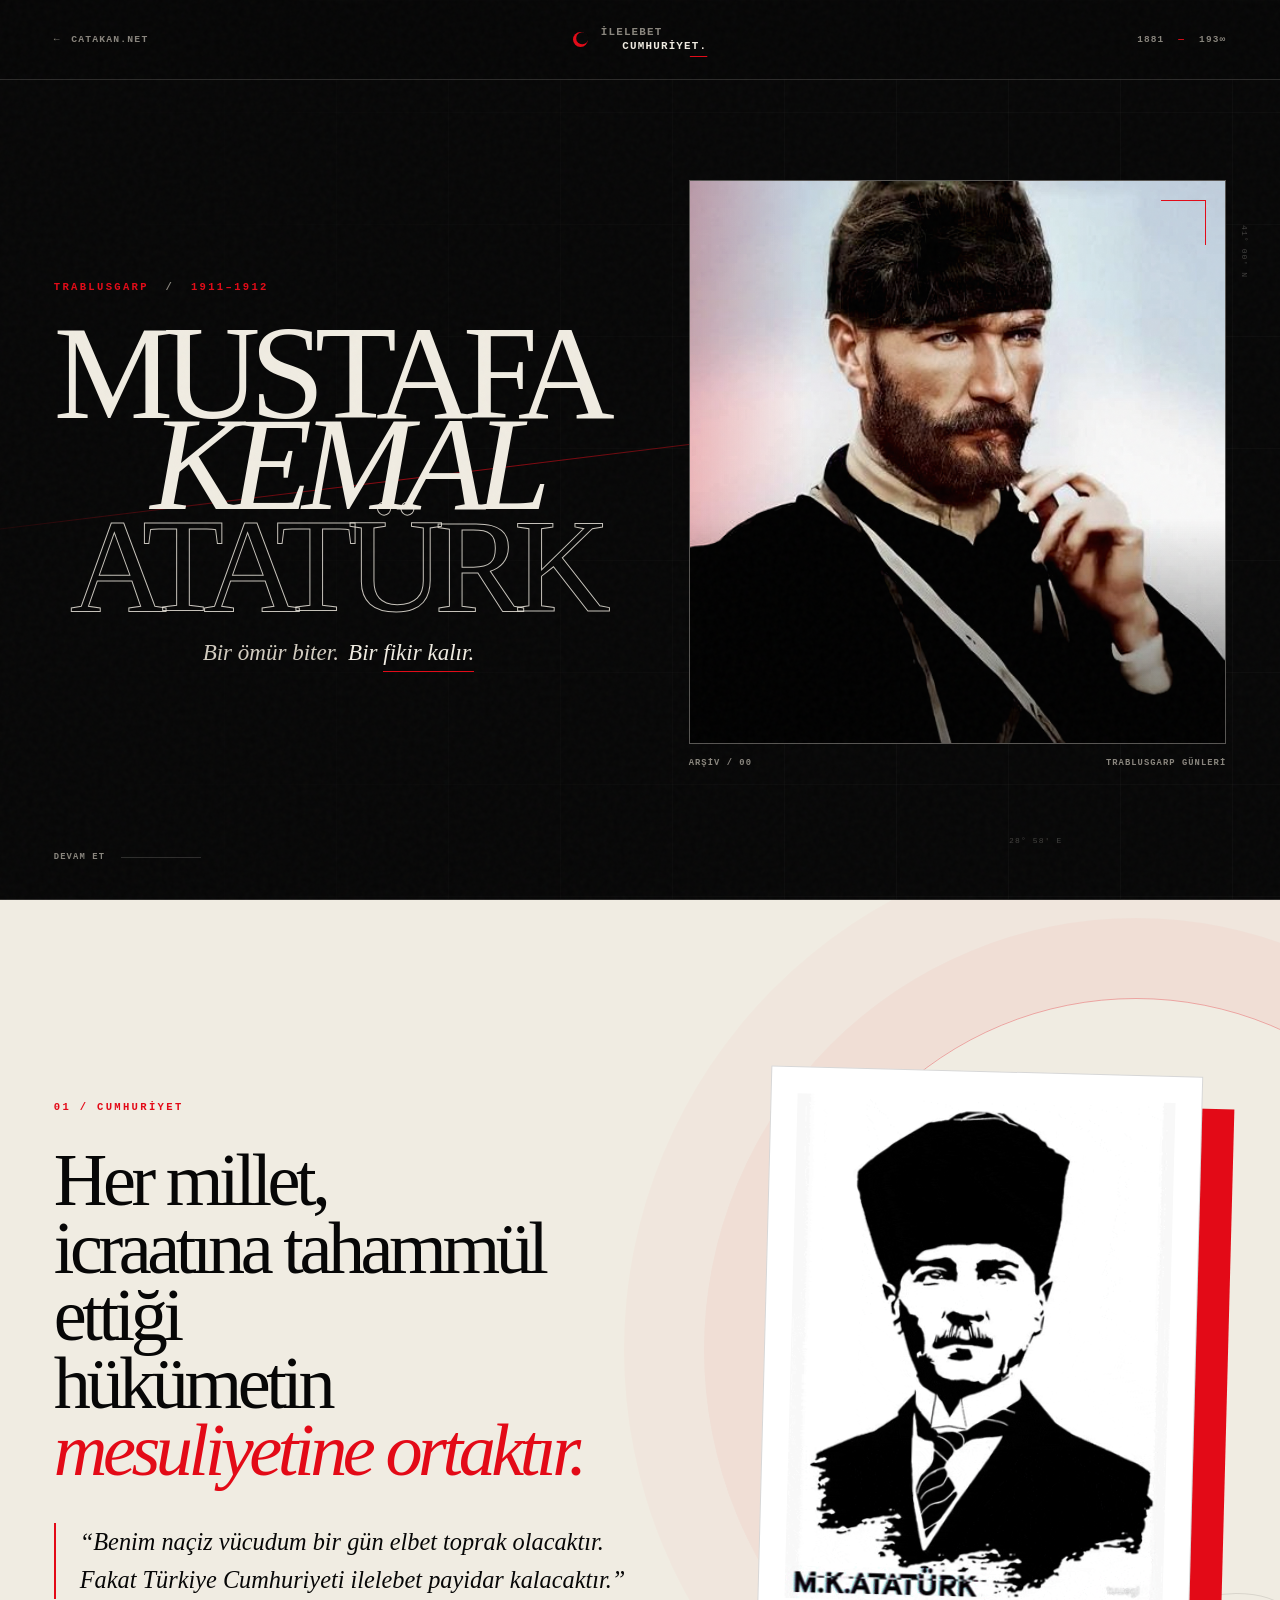
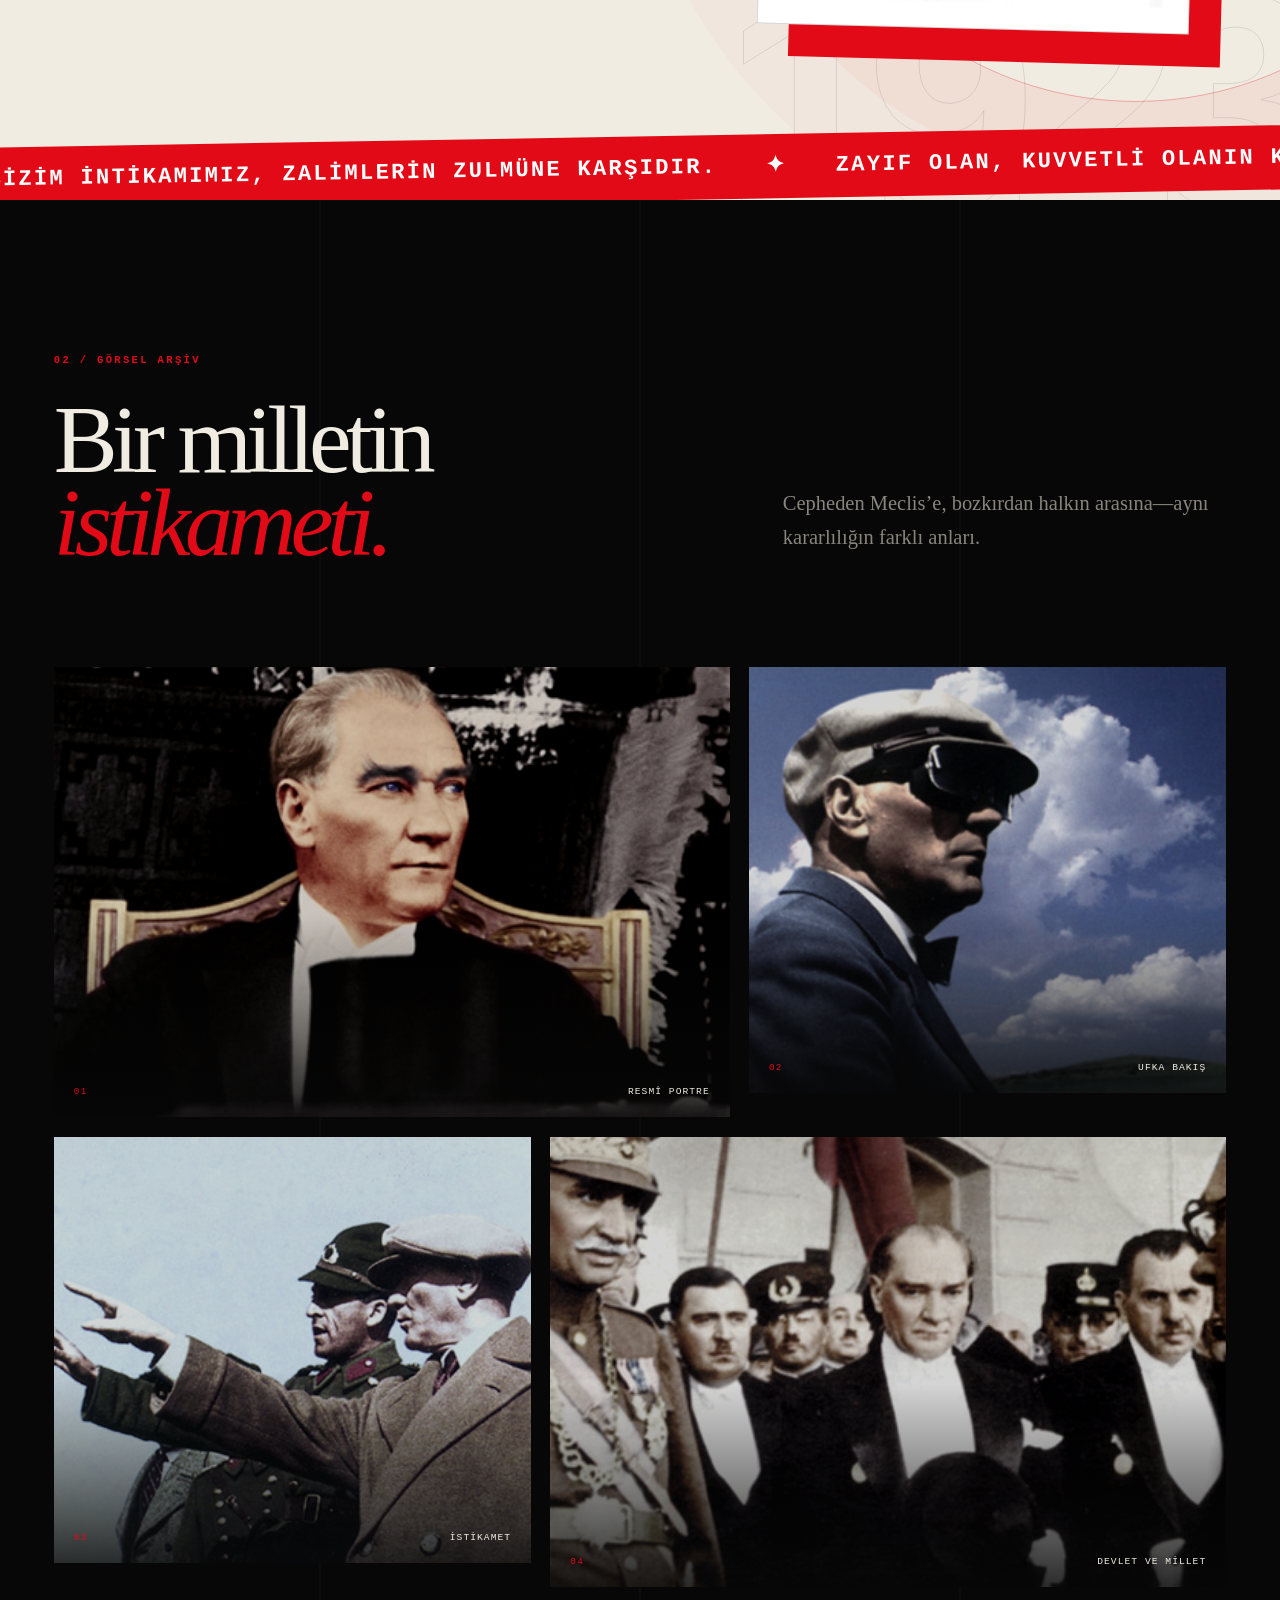
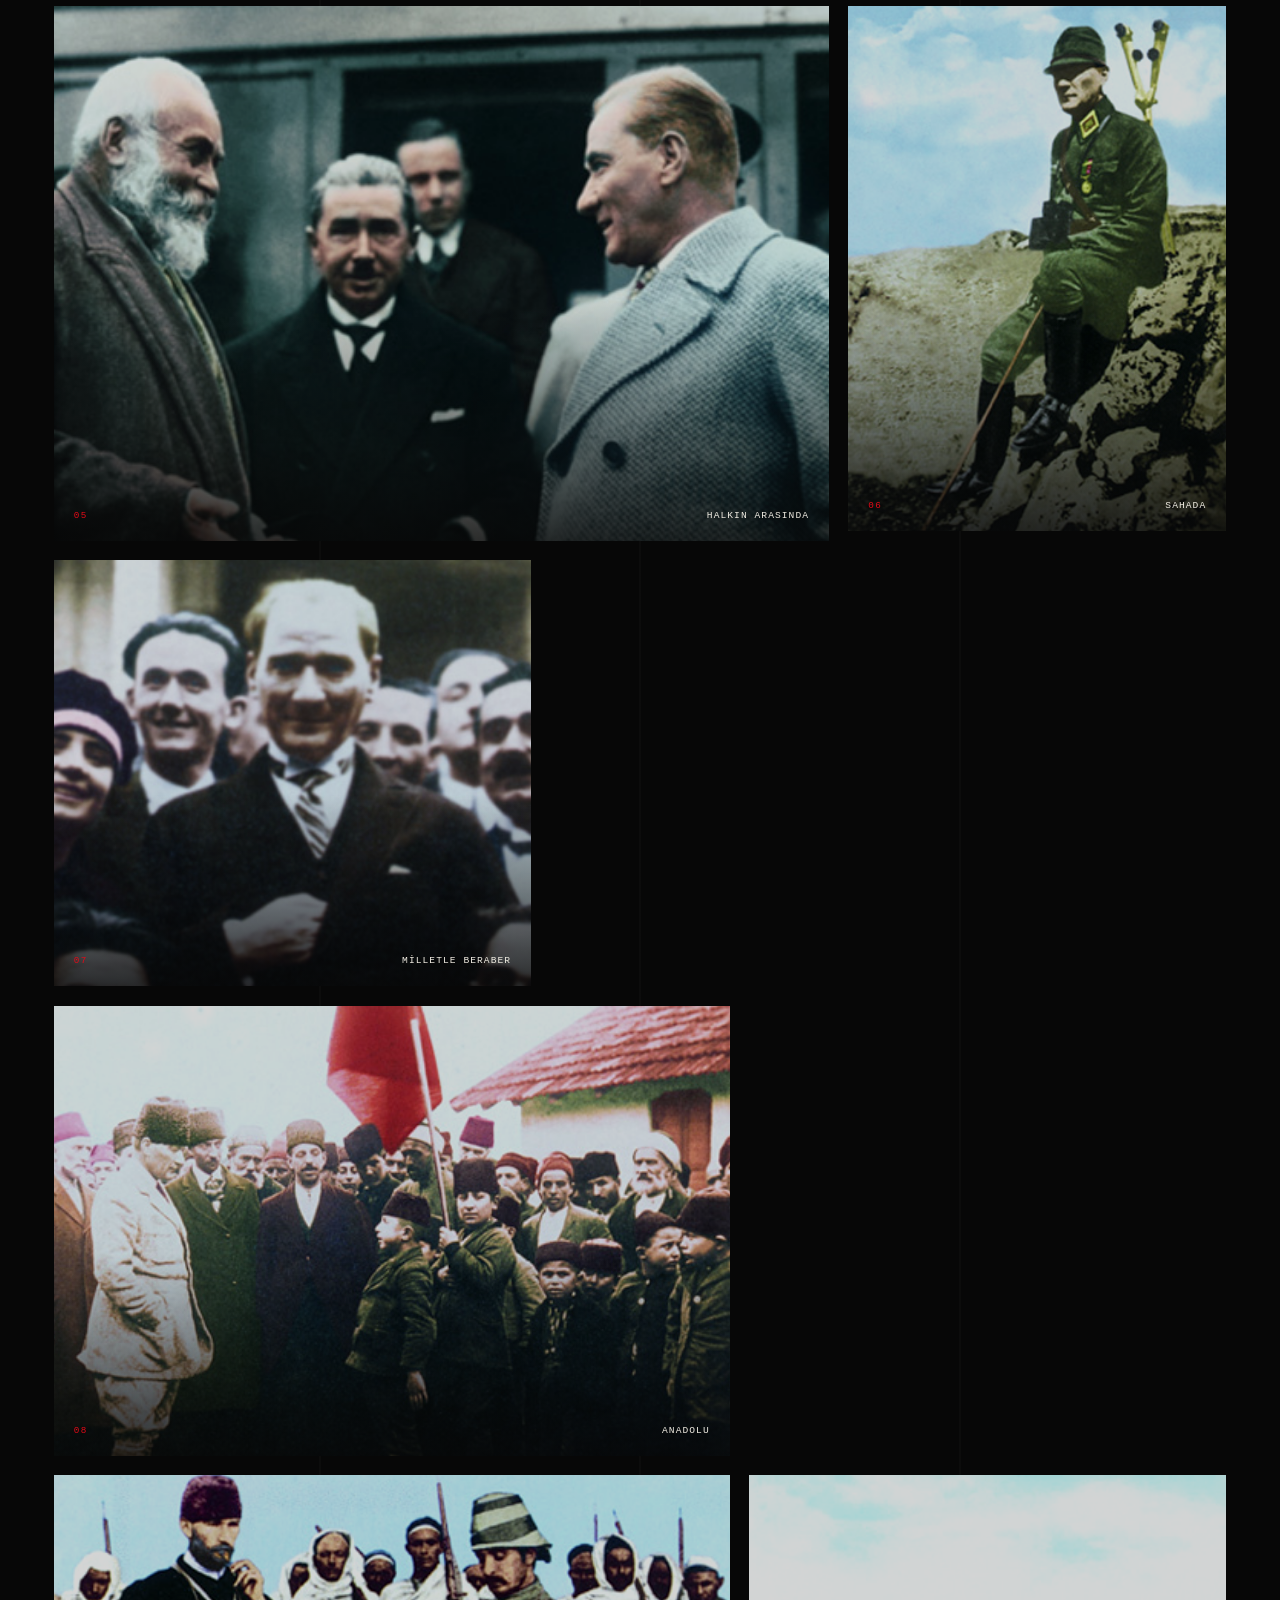
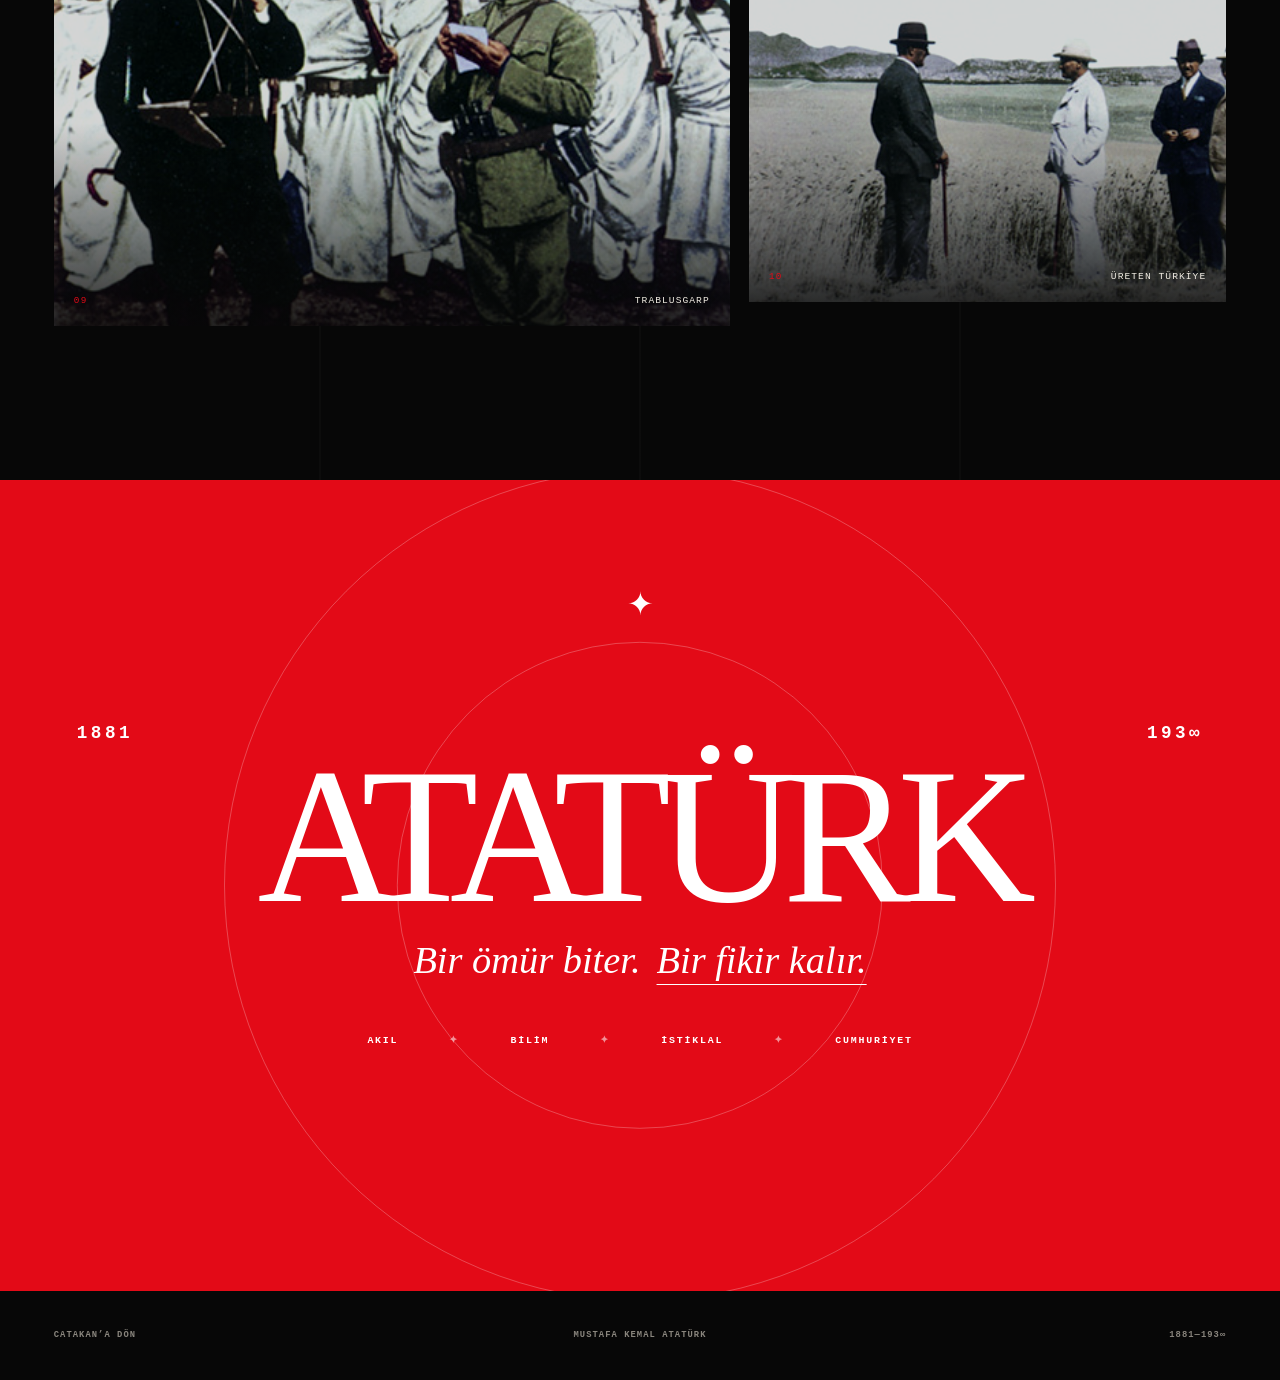
==== ataturk/index.html @ 8f7d73ea "Add immersive Ataturk corner" ====
<!doctype html>
<html lang="tr">
  <head>
    <meta charset="utf-8">
    <meta name="viewport" content="width=device-width, initial-scale=1">
    <meta name="theme-color" content="#070707">

    <title>Atatürk Köşesi — Catakan</title>
    <meta
      name="description"
      content="Mustafa Kemal Atatürk için hazırlanmış görsel bir arşiv ve saygı köşesi."
    >

    <meta property="og:type" content="website">
    <meta property="og:title" content="Atatürk Köşesi — Catakan">
    <meta
      property="og:description"
      content="Bir ömür biter. Bir fikir kalır."
    >
    <meta property="og:url" content="https://catakan.net/ataturk/">
    <meta property="og:site_name" content="Catakan">

    <link rel="canonical" href="https://catakan.net/ataturk/">
    <link rel="icon" href="../assets/favicon.svg" type="image/svg+xml">
    <link rel="preload" as="image" href="../ataturk_pictures/ataturk_trablusgarp.jpg">
    <link rel="preload" as="image" href="../ataturk_pictures/ataturk_cumhuriyet_gif.gif">
    <link rel="stylesheet" href="ataturk.css">
    <script src="ataturk.js" defer></script>
  </head>

  <body>
    <a class="skip-link" href="#ataturk-main">İçeriğe geç</a>
    <div class="scroll-progress" aria-hidden="true"></div>

    <header class="corner-header">
      <a class="back-link" href="/">
        <span aria-hidden="true">←</span>
        <span>catakan.net</span>
      </a>

      <a
        class="corner-name"
        href="#ataturk-top"
        aria-label="İlelebet Cumhuriyet. Başa dön."
      >
        <span class="corner-crescent" aria-hidden="true"></span>
        <span class="corner-thought" aria-hidden="true">
          <span>İlelebet</span>
          <strong>Cumhuriyet.</strong>
        </span>
      </a>

      <div class="corner-years" aria-label="1881–193 sonsuz">1881 <span>—</span> 193∞</div>
    </header>

    <main id="ataturk-main">
      <section class="ataturk-hero" id="ataturk-top" aria-labelledby="ataturk-title">
        <div class="hero-grid" aria-hidden="true"></div>
        <div class="hero-red-line" aria-hidden="true"></div>

        <div class="hero-copy" data-reveal>
          <p class="hero-kicker">Trablusgarp <span>/</span> 1911–1912</p>
          <h1 id="ataturk-title">
            <span>Mustafa</span>
            <span>Kemal</span>
            <span class="title-outline">Atatürk</span>
          </h1>
          <p class="hero-statement">
            <span>Bir ömür biter.</span>
            <strong>Bir fikir kalır.</strong>
          </p>
        </div>

        <figure class="hero-portrait" data-portrait data-reveal>
          <div class="portrait-frame">
            <img
              src="../ataturk_pictures/ataturk_trablusgarp.jpg"
              alt="Mustafa Kemal Atatürk'ün Trablusgarp döneminden renkli portresi"
              width="512"
              height="507"
              fetchpriority="high"
            >
          </div>
          <figcaption>
            <span>Arşiv / 00</span>
            <span>Trablusgarp günleri</span>
          </figcaption>
        </figure>

        <div class="hero-coordinate coordinate-one" aria-hidden="true">41° 00′ N</div>
        <div class="hero-coordinate coordinate-two" aria-hidden="true">28° 58′ E</div>

        <a class="hero-scroll" href="#cumhuriyet">
          <span>Devam et</span>
          <span class="hero-scroll-line" aria-hidden="true"></span>
        </a>
      </section>

      <section class="republic" id="cumhuriyet" aria-labelledby="republic-title">
        <div class="republic-orbit" aria-hidden="true"></div>
        <div class="republic-year" aria-hidden="true">1923</div>

        <div class="republic-copy" data-reveal>
          <p class="section-label">01 / Cumhuriyet</p>
          <h2 id="republic-title">
            <span>Her millet,</span>
            <span>icraatına tahammül ettiği</span>
            <span>hükümetin</span>
            <em>mesuliyetine ortaktır.</em>
          </h2>
          <blockquote>
            “Benim naçiz vücudum bir gün elbet toprak olacaktır. Fakat Türkiye
            Cumhuriyeti ilelebet payidar kalacaktır.”
          </blockquote>
        </div>

        <figure class="republic-gif" data-reveal>
          <div class="gif-frame">
            <img
              src="../ataturk_pictures/ataturk_cumhuriyet_gif.gif"
              alt="Mustafa Kemal Atatürk'ün siyah-beyaz hareketli portresi"
              width="360"
              height="480"
            >
          </div>
        </figure>

        <div class="peace-marquee" aria-label="Atatürk sözleri">
          <div class="marquee-track" aria-hidden="true">
            <span>Bizim intikamımız, zalimlerin zulmüne karşıdır.</span>
            <span>Zayıf olan, kuvvetli olanın kesinlikle mahkûmudur.</span>
            <span>Her şeyden evvel kuvvettir.</span>
            <span>Düşmana merhamet, acizlik ve zayıflıktır.</span>
            <span>Milletlerin kalbinde intikam hissi olmalı.</span>
            <span>Bizim intikamımız, zalimlerin zulmüne karşıdır.</span>
            <span>Zayıf olan, kuvvetli olanın kesinlikle mahkûmudur.</span>
            <span>Her şeyden evvel kuvvettir.</span>
            <span>Düşmana merhamet, acizlik ve zayıflıktır.</span>
            <span>Milletlerin kalbinde intikam hissi olmalı.</span>
          </div>
        </div>
      </section>

      <section class="archive" id="arsiv" aria-labelledby="archive-title">
        <div class="archive-heading" data-reveal>
          <div>
            <p class="section-label">02 / Görsel arşiv</p>
            <h2 id="archive-title">Bir milletin<br><em>istikameti.</em></h2>
          </div>
          <p>
            Cepheden Meclis’e, bozkırdan halkın arasına—aynı kararlılığın farklı
            anları.
          </p>
        </div>

        <div class="archive-grid">
          <button
            class="archive-card archive-card-wide"
            type="button"
            data-gallery-item
            data-src="../ataturk_pictures/ataturk1.jpg"
            data-caption="Resmî portre"
            aria-label="Resmî portreyi büyüt"
            data-reveal
          >
            <img
              src="../ataturk_pictures/ataturk1.jpg"
              alt="Atatürk'ün resmî kıyafetli portresi"
              width="450"
              height="318"
            >
            <span class="archive-number">01</span>
            <span class="archive-caption">Resmî portre</span>
          </button>

          <button
            class="archive-card archive-card-medium"
            type="button"
            data-gallery-item
            data-src="../ataturk_pictures/ataturk2.jpg"
            data-caption="Ufka bakış"
            aria-label="Atatürk'ün açık havadaki fotoğrafını büyüt"
            data-reveal
          >
            <img
              src="../ataturk_pictures/ataturk2.jpg"
              alt="Atatürk açık havada şapka ve gözlükle"
              width="450"
              height="318"
            >
            <span class="archive-number">02</span>
            <span class="archive-caption">Ufka bakış</span>
          </button>

          <button
            class="archive-card archive-card-medium"
            type="button"
            data-gallery-item
            data-src="../ataturk_pictures/ataturk3.jpg"
            data-caption="İstikamet"
            aria-label="Atatürk ve subayların fotoğrafını büyüt"
            data-reveal
          >
            <img
              src="../ataturk_pictures/ataturk3.jpg"
              alt="Atatürk subaylarla birlikte ileriyi işaret ederken"
              width="450"
              height="318"
            >
            <span class="archive-number">03</span>
            <span class="archive-caption">İstikamet</span>
          </button>

          <button
            class="archive-card archive-card-wide"
            type="button"
            data-gallery-item
            data-src="../ataturk_pictures/ataturk4.jpg"
            data-caption="Devlet ve millet"
            aria-label="Atatürk ve devlet görevlilerinin fotoğrafını büyüt"
            data-reveal
          >
            <img
              src="../ataturk_pictures/ataturk4.jpg"
              alt="Atatürk devlet görevlileri ve askerler arasında"
              width="450"
              height="318"
            >
            <span class="archive-number">04</span>
            <span class="archive-caption">Devlet ve millet</span>
          </button>

          <button
            class="archive-card archive-card-large"
            type="button"
            data-gallery-item
            data-src="../ataturk_pictures/ataturk5.jpg"
            data-caption="Halkın arasında"
            aria-label="Atatürk'ün halkla konuştuğu fotoğrafı büyüt"
            data-reveal
          >
            <img
              src="../ataturk_pictures/ataturk5.jpg"
              alt="Atatürk bir trenin yanında vatandaşlarla konuşurken"
              width="450"
              height="318"
            >
            <span class="archive-number">05</span>
            <span class="archive-caption">Halkın arasında</span>
          </button>

          <button
            class="archive-card archive-card-portrait"
            type="button"
            data-gallery-item
            data-src="../ataturk_pictures/ataturk6.jpg"
            data-caption="Sahada"
            aria-label="Atatürk'ün askerî kıyafetli fotoğrafını büyüt"
            data-reveal
          >
            <img
              src="../ataturk_pictures/ataturk6.jpg"
              alt="Atatürk askerî kıyafetle kayalık arazide"
              width="321"
              height="450"
            >
            <span class="archive-number">06</span>
            <span class="archive-caption">Sahada</span>
          </button>

          <button
            class="archive-card archive-card-medium"
            type="button"
            data-gallery-item
            data-src="../ataturk_pictures/ataturk7.jpg"
            data-caption="Milletle beraber"
            aria-label="Atatürk'ün kalabalık içindeki fotoğrafını büyüt"
            data-reveal
          >
            <img
              src="../ataturk_pictures/ataturk7.jpg"
              alt="Atatürk gülümseyerek bir kalabalığın arasında"
              width="450"
              height="318"
            >
            <span class="archive-number">07</span>
            <span class="archive-caption">Milletle beraber</span>
          </button>

          <button
            class="archive-card archive-card-wide"
            type="button"
            data-gallery-item
            data-src="../ataturk_pictures/ataturk8.jpg"
            data-caption="Anadolu"
            aria-label="Atatürk'ün halkı selamladığı fotoğrafı büyüt"
            data-reveal
          >
            <img
              src="../ataturk_pictures/ataturk8.jpg"
              alt="Atatürk Türk bayrağı yanında bir topluluğu selamlarken"
              width="450"
              height="318"
            >
            <span class="archive-number">08</span>
            <span class="archive-caption">Anadolu</span>
          </button>

          <button
            class="archive-card archive-card-wide"
            type="button"
            data-gallery-item
            data-src="../ataturk_pictures/ataturk9.jpg"
            data-caption="Trablusgarp"
            aria-label="Atatürk'ün Trablusgarp fotoğrafını büyüt"
            data-reveal
          >
            <img
              src="../ataturk_pictures/ataturk9.jpg"
              alt="Atatürk askerî kıyafetle Trablusgarp'ta bir grupla"
              width="450"
              height="318"
            >
            <span class="archive-number">09</span>
            <span class="archive-caption">Trablusgarp</span>
          </button>

          <button
            class="archive-card archive-card-medium"
            type="button"
            data-gallery-item
            data-src="../ataturk_pictures/ataturk10.jpg"
            data-caption="Üreten Türkiye"
            aria-label="Atatürk'ün tarım arazisindeki fotoğrafını büyüt"
            data-reveal
          >
            <img
              src="../ataturk_pictures/ataturk10.jpg"
              alt="Atatürk bir heyetle tarım arazisini incelerken"
              width="450"
              height="318"
            >
            <span class="archive-number">10</span>
            <span class="archive-caption">Üreten Türkiye</span>
          </button>
        </div>
      </section>

      <div class="ataturk-closing-page">
        <section class="closing" aria-label="Kapanış">
          <div class="closing-star" aria-hidden="true">✦</div>
          <div class="closing-years" data-reveal>
            <span>1881</span>
            <span>193∞</span>
          </div>
          <h2 data-reveal>Atatürk</h2>
          <p class="closing-thought" data-reveal>
            <span>Bir ömür biter.</span>
            <strong>Bir fikir kalır.</strong>
          </p>
          <div class="closing-pillars" data-reveal aria-label="Akıl, bilim, istiklal, cumhuriyet">
            <span>Akıl</span>
            <span>Bilim</span>
            <span>İstiklal</span>
            <span>Cumhuriyet</span>
          </div>
        </section>

        <footer class="ataturk-footer">
          <a href="/">Catakan’a dön</a>
          <span>Mustafa Kemal Atatürk</span>
          <span>1881—193∞</span>
        </footer>
      </div>
    </main>

    <dialog class="lightbox" id="archive-lightbox" aria-label="Büyütülmüş arşiv fotoğrafı">
      <button class="lightbox-close" type="button" data-lightbox-close aria-label="Fotoğrafı kapat">×</button>
      <button class="lightbox-nav lightbox-prev" type="button" data-lightbox-prev aria-label="Önceki fotoğraf">←</button>
      <figure>
        <img data-lightbox-image alt="">
        <figcaption>
          <span data-lightbox-number></span>
          <strong data-lightbox-caption></strong>
        </figcaption>
      </figure>
      <button class="lightbox-nav lightbox-next" type="button" data-lightbox-next aria-label="Sonraki fotoğraf">→</button>
    </dialog>
  </body>
</html>
---- ataturk/ataturk.css ----
:root {
  --black: #070707;
  --black-soft: #10100f;
  --cream: #f0ece2;
  --cream-dark: #d2ccc0;
  --muted: #89857d;
  --red: #e30a17;
  --red-dark: #8b0710;
  --line: rgba(240, 236, 226, 0.16);
  --line-dark: rgba(7, 7, 7, 0.16);
  --display: Georgia, "Times New Roman", serif;
  --sans: Arial, Helvetica, sans-serif;
  --mono: "SFMono-Regular", Consolas, "Liberation Mono", monospace;
  --gutter: clamp(1.25rem, 4.2vw, 4.75rem);
}

*,
*::before,
*::after {
  box-sizing: border-box;
}

html {
  scroll-behavior: smooth;
  scroll-snap-type: y mandatory;
  scrollbar-color: var(--red) var(--black);
  overflow-x: clip;
}

body {
  margin: 0;
  min-width: 320px;
  background: var(--black);
  color: var(--cream);
  font-family: var(--sans);
  overflow-x: hidden;
}

body::before {
  position: fixed;
  inset: 0;
  z-index: 100;
  pointer-events: none;
  background-image: url("data:image/svg+xml,%3Csvg viewBox='0 0 180 180' xmlns='http://www.w3.org/2000/svg'%3E%3Cfilter id='n'%3E%3CfeTurbulence type='fractalNoise' baseFrequency='.85' numOctaves='4' stitchTiles='stitch'/%3E%3C/filter%3E%3Crect width='100%25' height='100%25' filter='url(%23n)' opacity='.65'/%3E%3C/svg%3E");
  content: "";
  opacity: 0.045;
}

body.lightbox-open {
  overflow: hidden;
}

::selection {
  background: var(--red);
  color: white;
}

a {
  color: inherit;
}

button,
a {
  -webkit-tap-highlight-color: transparent;
}

button:focus-visible,
a:focus-visible {
  outline: 2px solid var(--red);
  outline-offset: 5px;
}

.skip-link {
  position: fixed;
  top: 1rem;
  left: 1rem;
  z-index: 200;
  padding: 0.75rem 1rem;
  background: var(--cream);
  color: var(--black);
  font: 700 0.7rem/1 var(--mono);
  text-decoration: none;
  text-transform: uppercase;
  transform: translateY(-200%);
}

.skip-link:focus {
  transform: translateY(0);
}

.scroll-progress {
  position: fixed;
  top: 0;
  left: 0;
  z-index: 150;
  width: 100%;
  height: 2px;
  background: var(--red);
  transform: scaleX(var(--scroll-progress, 0));
  transform-origin: left;
}

.corner-header {
  position: fixed;
  top: 0;
  left: 0;
  z-index: 90;
  display: grid;
  grid-template-columns: 1fr auto 1fr;
  align-items: center;
  width: 100vw;
  max-width: 100vw;
  min-height: 5rem;
  padding: 0 var(--gutter);
  border-bottom: 1px solid var(--line);
  background: rgba(7, 7, 7, 0.72);
  -webkit-backdrop-filter: blur(14px);
  backdrop-filter: blur(14px);
}

.back-link,
.corner-name {
  display: inline-flex;
  gap: 0.65rem;
  align-items: center;
  justify-self: start;
  font: 600 0.61rem/1 var(--mono);
  letter-spacing: 0.12em;
  text-decoration: none;
  text-transform: uppercase;
}

.back-link {
  color: var(--muted);
  transition: color 180ms ease;
}

.back-link:hover {
  color: var(--cream);
}

.corner-name {
  position: relative;
  gap: 0.8rem;
  justify-self: center;
  padding: 0.65rem 1rem;
  overflow: hidden;
}

.corner-name::after {
  position: absolute;
  right: 1rem;
  bottom: 0.35rem;
  width: 3.65rem;
  height: 1px;
  background: var(--red);
  content: "";
  transform: scaleX(0.3);
  transform-origin: right;
  transition: transform 320ms ease;
}

.corner-name:hover::after,
.corner-name:focus-visible::after {
  transform: scaleX(1);
}

.corner-thought {
  display: grid;
  gap: 0.2rem;
  color: var(--muted);
  font: 600 0.68rem/1.05 var(--mono);
  letter-spacing: 0.11em;
  text-align: left;
}

.corner-thought strong {
  margin-left: 1.35rem;
  color: var(--cream);
  font-weight: 700;
}

.corner-crescent {
  position: relative;
  width: 0.95rem;
  aspect-ratio: 1;
  border-radius: 50%;
  background: var(--red);
}

.corner-crescent::after {
  position: absolute;
  top: 42%;
  left: 62%;
  width: 0.72rem;
  aspect-ratio: 1;
  border-radius: 50%;
  background: var(--black);
  content: "";
  transform: translate(-50%, -50%);
}

.corner-years {
  justify-self: end;
  color: var(--muted);
  font: 600 0.59rem/1 var(--mono);
  letter-spacing: 0.12em;
}

.corner-years span {
  margin-inline: 0.45rem;
  color: var(--red);
}

.ataturk-hero {
  position: relative;
  display: grid;
  grid-template-columns: minmax(0, 1.1fr) minmax(24rem, 0.9fr);
  align-items: center;
  min-height: 100svh;
  padding: 8rem var(--gutter) 5rem;
  border-bottom: 1px solid var(--line);
  overflow: hidden;
}

.ataturk-hero,
.republic,
.archive,
.ataturk-closing-page {
  scroll-snap-align: start;
  scroll-snap-stop: always;
}

.hero-grid {
  position: absolute;
  inset: 0;
  background-image:
    linear-gradient(var(--line) 1px, transparent 1px),
    linear-gradient(90deg, var(--line) 1px, transparent 1px);
  background-size: 7rem 7rem;
  opacity: 0.18;
  -webkit-mask-image: linear-gradient(to right, transparent, black 75%);
  mask-image: linear-gradient(to right, transparent, black 75%);
}

.hero-red-line {
  position: absolute;
  top: 50%;
  left: -6%;
  width: 112%;
  height: 1px;
  background: linear-gradient(90deg, transparent, var(--red) 35%, transparent 85%);
  transform: rotate(-7deg);
  transform-origin: center;
  opacity: 0.65;
  animation: red-line 6s ease-in-out infinite;
}

.hero-copy {
  position: relative;
  z-index: 4;
  align-self: center;
}

.hero-kicker,
.section-label {
  margin: 0;
  color: var(--red);
  font: 700 0.66rem/1.3 var(--mono);
  letter-spacing: 0.22em;
  text-transform: uppercase;
}

.hero-kicker span {
  margin-inline: 0.5rem;
  color: var(--muted);
}

.hero-copy h1 {
  position: relative;
  z-index: 3;
  width: max-content;
  margin: 2rem 0 1.7rem;
  font-family: var(--display);
  font-size: clamp(5rem, 10.5vw, 11.5rem);
  font-weight: 400;
  line-height: 0.68;
  letter-spacing: -0.075em;
  text-transform: uppercase;
}

.hero-copy h1 span {
  display: block;
}

.hero-copy h1 span:nth-child(2) {
  margin-left: 0.72em;
  font-style: italic;
}

.hero-copy h1 .title-outline {
  margin-top: 0.08em;
  margin-left: 0.12em;
  color: transparent;
  -webkit-text-stroke: 1px rgba(240, 236, 226, 0.82);
}

.hero-statement {
  display: flex;
  gap: 0.4em;
  align-items: baseline;
  max-width: 31rem;
  margin: 0 0 0 auto;
  color: var(--cream-dark);
  font-family: var(--display);
  font-size: clamp(1.1rem, 1.8vw, 1.45rem);
  font-style: italic;
}

.hero-statement strong {
  position: relative;
  color: var(--cream);
  font-weight: 400;
  white-space: nowrap;
}

.hero-statement strong::after {
  position: absolute;
  right: 0;
  bottom: -0.25em;
  width: 72%;
  height: 1px;
  background: var(--red);
  content: "";
}

.hero-portrait {
  position: relative;
  z-index: 2;
  align-self: center;
  justify-self: end;
  width: min(42vw, 37rem);
  margin: 0;
  transform: translate3d(calc(var(--portrait-x, 0) * 1px), calc(var(--portrait-y, 0) * 1px), 0);
  transition: transform 140ms ease-out;
}

.portrait-frame {
  position: relative;
  aspect-ratio: 1 / 1.05;
  border: 1px solid rgba(240, 236, 226, 0.3);
  background: #161616;
  overflow: hidden;
}

.portrait-frame::before {
  position: absolute;
  inset: 0;
  z-index: 2;
  background:
    linear-gradient(90deg, rgba(227, 10, 23, 0.26), transparent 22%),
    linear-gradient(to top, rgba(7, 7, 7, 0.52), transparent 40%);
  content: "";
  mix-blend-mode: multiply;
}

.portrait-frame::after {
  position: absolute;
  top: 1.2rem;
  right: 1.2rem;
  z-index: 3;
  width: 2.8rem;
  aspect-ratio: 1;
  border-top: 1px solid var(--red);
  border-right: 1px solid var(--red);
  content: "";
}

.portrait-frame img {
  width: 100%;
  height: 100%;
  object-fit: cover;
  filter: saturate(0.78) contrast(1.08);
  transform: scale(1.035);
}

.hero-portrait figcaption {
  display: flex;
  justify-content: space-between;
  padding-top: 0.9rem;
  color: var(--muted);
  font: 600 0.55rem/1 var(--mono);
  letter-spacing: 0.12em;
  text-transform: uppercase;
}

.hero-coordinate {
  position: absolute;
  color: rgba(240, 236, 226, 0.25);
  font: 500 0.5rem/1 var(--mono);
  letter-spacing: 0.14em;
}

.coordinate-one {
  top: 25%;
  right: 2.5%;
  writing-mode: vertical-rl;
}

.coordinate-two {
  right: 17%;
  bottom: 6%;
}

.hero-scroll {
  position: absolute;
  bottom: 2.3rem;
  left: var(--gutter);
  display: flex;
  gap: 1rem;
  align-items: center;
  color: var(--muted);
  font: 600 0.55rem/1 var(--mono);
  letter-spacing: 0.13em;
  text-decoration: none;
  text-transform: uppercase;
}

.hero-scroll-line {
  position: relative;
  width: 5rem;
  height: 1px;
  background: var(--line);
  overflow: hidden;
}

.hero-scroll-line::after {
  position: absolute;
  inset: 0;
  background: var(--red);
  content: "";
  animation: scroll-scan 2.8s ease-in-out infinite;
  transform: translateX(-100%);
}

.republic {
  position: relative;
  display: grid;
  grid-template-columns: minmax(0, 1.08fr) minmax(20rem, 0.92fr);
  gap: clamp(3rem, 8vw, 9rem);
  align-items: center;
  min-height: 100svh;
  padding: clamp(7rem, 11vw, 10rem) var(--gutter);
  background: var(--cream);
  color: var(--black);
  overflow: hidden;
}

.republic-orbit {
  position: absolute;
  top: 50%;
  right: -13rem;
  width: min(55vw, 48rem);
  aspect-ratio: 1;
  border: 1px solid rgba(227, 10, 23, 0.32);
  border-radius: 50%;
  box-shadow:
    0 0 0 5rem rgba(227, 10, 23, 0.035),
    0 0 0 10rem rgba(227, 10, 23, 0.025);
  transform: translateY(-50%);
  animation: republic-orbit 16s ease-in-out infinite;
}

.republic-year {
  position: absolute;
  right: -0.05em;
  bottom: -0.18em;
  color: transparent;
  font: 700 clamp(9rem, 24vw, 24rem)/1 var(--sans);
  letter-spacing: -0.09em;
  -webkit-text-stroke: 1px rgba(7, 7, 7, 0.1);
}

.republic-copy {
  position: relative;
  z-index: 2;
}

.republic .section-label {
  color: var(--red);
}

.republic-copy h2 {
  max-width: 52rem;
  margin: 2rem 0 2.4rem;
  font-family: var(--display);
  font-size: clamp(3.2rem, 5.8vw, 6.4rem);
  font-weight: 400;
  line-height: 0.91;
  letter-spacing: -0.06em;
}

.republic-copy h2 span,
.republic-copy h2 em {
  display: block;
}

.archive-heading h2 {
  margin: 2rem 0 2.4rem;
  font-family: var(--display);
  font-size: clamp(4rem, 7.5vw, 8rem);
  font-weight: 400;
  line-height: 0.86;
  letter-spacing: -0.06em;
}

.republic-copy h2 em,
.archive-heading h2 em {
  color: var(--red);
  font-weight: 400;
}

.republic blockquote {
  max-width: 41rem;
  margin: 0;
  padding-left: 1.5rem;
  border-left: 2px solid var(--red);
  font-family: var(--display);
  font-size: clamp(1.15rem, 1.9vw, 1.55rem);
  font-style: italic;
  line-height: 1.55;
}

.republic-gif {
  position: relative;
  z-index: 2;
  justify-self: center;
  width: min(27rem, 100%);
  margin: 0;
}

.gif-frame {
  position: relative;
  padding: clamp(1rem, 2vw, 1.8rem);
  border: 1px solid var(--line-dark);
  background: white;
  box-shadow: 2rem 2rem 0 var(--red);
  transform: rotate(1.5deg);
  transition: transform 280ms ease;
}

.gif-frame:hover {
  transform: rotate(0deg) translate(-0.35rem, -0.35rem);
}

.gif-frame img {
  display: block;
  width: 100%;
  height: auto;
}

.peace-marquee {
  position: absolute;
  bottom: 0;
  left: 0;
  z-index: 3;
  width: 100%;
  padding: 1.3rem 0;
  background: var(--red);
  color: white;
  overflow: hidden;
  transform: rotate(-1deg) scale(1.02);
  transform-origin: center;
}

.marquee-track {
  display: flex;
  width: max-content;
  animation: marquee 24s linear infinite;
}

.marquee-track span {
  padding-right: 3rem;
  font: 700 clamp(1rem, 1.7vw, 1.5rem)/1 var(--mono);
  letter-spacing: 0.1em;
  text-transform: uppercase;
  white-space: nowrap;
}

.marquee-track span::after {
  margin-left: 3rem;
  content: "✦";
}

.archive {
  padding: clamp(8rem, 12vw, 12rem) var(--gutter);
  background:
    linear-gradient(90deg, transparent calc(25% - 1px), rgba(240, 236, 226, 0.045) 25%, transparent calc(25% + 1px)),
    linear-gradient(90deg, transparent calc(50% - 1px), rgba(240, 236, 226, 0.045) 50%, transparent calc(50% + 1px)),
    linear-gradient(90deg, transparent calc(75% - 1px), rgba(240, 236, 226, 0.045) 75%, transparent calc(75% + 1px)),
    var(--black);
}

.archive-heading {
  display: grid;
  grid-template-columns: 1.2fr 0.8fr;
  gap: 4rem;
  align-items: end;
  margin-bottom: clamp(4rem, 8vw, 8rem);
}

.archive-heading h2 {
  margin-bottom: 0;
}

.archive-heading > p {
  max-width: 31rem;
  margin: 0 0 0.6rem auto;
  color: var(--muted);
  font-family: var(--display);
  font-size: clamp(1.05rem, 1.6vw, 1.3rem);
  line-height: 1.65;
}

.archive-grid {
  display: grid;
  grid-template-columns: repeat(12, minmax(0, 1fr));
  gap: clamp(0.8rem, 1.5vw, 1.5rem);
}

.archive-card {
  position: relative;
  display: block;
  min-height: 19rem;
  min-width: 0;
  padding: 0;
  border: 0;
  background: #191918;
  color: var(--cream);
  cursor: zoom-in;
  overflow: hidden;
}

.archive-card-wide {
  grid-column: span 7;
  aspect-ratio: 1.5;
}

.archive-card-medium {
  grid-column: span 5;
  aspect-ratio: 1.12;
}

.archive-card-large {
  grid-column: span 8;
  aspect-ratio: 1.45;
}

.archive-card-portrait {
  grid-column: span 4;
  grid-row: span 2;
  aspect-ratio: 0.72;
}

.archive-card img {
  width: 100%;
  height: 100%;
  object-fit: cover;
  filter: saturate(0.72) contrast(1.08) brightness(0.83);
  transform: scale(1.02);
  transition: filter 500ms ease, transform 800ms cubic-bezier(0.2, 0.7, 0.2, 1);
}

.archive-card::after {
  position: absolute;
  inset: 0;
  background: linear-gradient(to top, rgba(7, 7, 7, 0.82), transparent 45%);
  content: "";
  transition: opacity 350ms ease;
}

.archive-card:hover img {
  filter: saturate(1.05) contrast(1.03) brightness(1);
  transform: scale(1.075);
}

.archive-card:hover::after {
  opacity: 0.65;
}

.archive-number,
.archive-caption {
  position: absolute;
  bottom: 1.25rem;
  z-index: 2;
  font-family: var(--mono);
  text-transform: uppercase;
}

.archive-number {
  left: 1.25rem;
  color: var(--red);
  font-size: 0.58rem;
  letter-spacing: 0.15em;
}

.archive-caption {
  right: 1.25rem;
  font-size: 0.6rem;
  letter-spacing: 0.11em;
}

.closing {
  position: relative;
  display: flex;
  flex-direction: column;
  align-items: center;
  justify-content: center;
  min-height: 85svh;
  padding: 7rem var(--gutter);
  background: var(--red);
  color: white;
  text-align: center;
  overflow: hidden;
}

.ataturk-closing-page {
  display: flex;
  flex-direction: column;
  min-height: 100svh;
}

.ataturk-closing-page .closing {
  flex: 1;
}

.closing::before,
.closing::after {
  position: absolute;
  border: 1px solid rgba(255, 255, 255, 0.25);
  border-radius: 50%;
  content: "";
}

.closing::before {
  top: 50%;
  left: 50%;
  width: min(65vw, 56rem);
  aspect-ratio: 1;
  transform: translate(-50%, -50%);
}

.closing::after {
  top: 50%;
  left: 50%;
  width: min(38vw, 31rem);
  aspect-ratio: 1;
  transform: translate(-50%, -50%);
}

.closing-years,
.closing-thought,
.closing-pillars,
.closing h2,
.closing-star {
  position: relative;
  z-index: 2;
}

.closing-years {
  display: flex;
  justify-content: space-between;
  width: min(88vw, 82rem);
  margin-bottom: -1rem;
  font: 700 clamp(0.75rem, 1.4vw, 1.1rem)/1 var(--mono);
  letter-spacing: 0.2em;
}

.closing h2 {
  margin: 0;
  font-family: var(--display);
  font-size: clamp(5rem, 15vw, 15rem);
  font-weight: 400;
  letter-spacing: -0.07em;
  text-transform: uppercase;
}

.closing-thought {
  display: flex;
  gap: 0.5rem 1rem;
  align-items: baseline;
  margin: -0.6rem 0 0;
  font-family: var(--display);
  font-size: clamp(1.4rem, 3vw, 2.6rem);
  font-style: italic;
}

.closing-thought strong {
  font-weight: 400;
  text-decoration: underline;
  text-decoration-thickness: 1px;
  text-underline-offset: 0.28em;
}

.closing-pillars {
  display: flex;
  gap: clamp(1rem, 4vw, 4rem);
  margin-top: clamp(3rem, 6vh, 5rem);
  font: 700 0.62rem/1 var(--mono);
  letter-spacing: 0.18em;
  text-transform: uppercase;
}

.closing-pillars span + span::before {
  margin-right: clamp(1rem, 4vw, 4rem);
  content: "✦";
  opacity: 0.55;
}

.closing-star {
  position: absolute;
  top: 13%;
  left: 50%;
  font-size: 2rem;
  transform: translateX(-50%);
  animation: star-pulse 2.5s ease-in-out infinite;
}

.ataturk-footer {
  display: grid;
  grid-template-columns: 1fr auto 1fr;
  gap: 2rem;
  padding: 2.5rem var(--gutter);
  background: var(--black);
  color: var(--muted);
  font: 600 0.55rem/1 var(--mono);
  letter-spacing: 0.12em;
  text-transform: uppercase;
}

.ataturk-footer a {
  justify-self: start;
  text-decoration: none;
}

.ataturk-footer span:nth-child(2) {
  justify-self: center;
}

.ataturk-footer span:last-child {
  justify-self: end;
}

.lightbox {
  width: 100vw;
  max-width: none;
  height: 100svh;
  max-height: none;
  margin: 0;
  padding: 2rem;
  border: 0;
  background: rgba(7, 7, 7, 0.97);
  color: var(--cream);
  overflow: hidden;
}

.lightbox[open] {
  display: grid;
  grid-template-columns: auto minmax(0, 1fr) auto;
  align-items: center;
}

.lightbox::backdrop {
  background: rgba(7, 7, 7, 0.96);
}

.lightbox figure {
  display: grid;
  grid-template-rows: minmax(0, 1fr) auto;
  gap: 1rem;
  justify-items: center;
  height: calc(100svh - 4rem);
  margin: 0;
}

.lightbox figure img {
  width: 100%;
  height: 100%;
  object-fit: contain;
}

.lightbox figcaption {
  display: flex;
  gap: 1rem;
  align-items: center;
  font: 600 0.62rem/1 var(--mono);
  letter-spacing: 0.12em;
  text-transform: uppercase;
}

.lightbox figcaption span {
  color: var(--red);
}

.lightbox button {
  border: 1px solid var(--line);
  background: var(--black-soft);
  color: var(--cream);
  cursor: pointer;
}

.lightbox-close {
  position: absolute;
  top: 1.5rem;
  right: 1.5rem;
  z-index: 2;
  width: 3rem;
  aspect-ratio: 1;
  font-size: 1.6rem;
}

.lightbox-nav {
  width: 3.25rem;
  aspect-ratio: 1;
  margin: 1rem;
  font-size: 1.2rem;
  transition: border-color 180ms ease, background 180ms ease;
}

.lightbox-nav:hover,
.lightbox-close:hover {
  border-color: var(--red);
  background: var(--red);
}

[data-reveal] {
  opacity: 0;
  transform: translateY(2.5rem);
  transition:
    opacity 850ms cubic-bezier(0.2, 0.7, 0.2, 1),
    transform 850ms cubic-bezier(0.2, 0.7, 0.2, 1);
}

[data-reveal].is-visible {
  opacity: 1;
  transform: translateY(0);
}

@keyframes red-line {
  50% {
    opacity: 1;
    transform: rotate(-5deg) scaleX(1.08);
  }
}

@keyframes scroll-scan {
  55%,
  100% {
    transform: translateX(100%);
  }
}

@keyframes republic-orbit {
  50% {
    transform: translateY(-50%) rotate(12deg) scale(1.05);
  }
}

@keyframes marquee {
  to {
    transform: translateX(-50%);
  }
}

@keyframes star-pulse {
  50% {
    opacity: 0.45;
    transform: translateX(-50%) rotate(45deg) scale(1.35);
  }
}

@media (max-width: 980px) {
  .corner-header {
    grid-template-columns: 1fr auto 1fr;
  }

  .ataturk-hero {
    grid-template-columns: 1fr;
    align-items: end;
    padding-top: 8.5rem;
  }

  .hero-copy {
    align-self: start;
  }

  .hero-copy h1 {
    font-size: clamp(4.7rem, 16vw, 8rem);
  }

  .hero-portrait {
    position: absolute;
    right: var(--gutter);
    bottom: 5.5rem;
    width: min(55vw, 31rem);
    opacity: 0.72;
  }

  .hero-statement {
    position: relative;
    z-index: 3;
    max-width: 24rem;
    margin: 2.25rem 0 0;
  }

  .republic {
    gap: 3rem;
  }

  .archive-heading {
    grid-template-columns: 1fr;
    gap: 1.5rem;
  }

  .archive-heading > p {
    margin-left: 0;
  }
}

@media (max-width: 720px) {
  .corner-header {
    min-height: 4.8rem;
  }

  .back-link > span:last-child {
    display: none;
  }

  .corner-name {
    gap: 0.55rem;
    padding-inline: 0.35rem;
  }

  .corner-name::after {
    right: 0.35rem;
    width: 2.8rem;
  }

  .corner-crescent {
    width: 0.72rem;
  }

  .corner-thought {
    font-size: 0.54rem;
    letter-spacing: 0.07em;
  }

  .corner-thought strong {
    margin-left: 0.75rem;
  }

  .corner-years {
    font-size: 0.47rem;
    letter-spacing: 0.08em;
  }

  .corner-years span {
    margin-inline: 0.22rem;
  }

  .ataturk-hero {
    display: block;
    min-height: 57rem;
    padding-top: 7rem;
  }

  .hero-copy h1 {
    width: auto;
    font-size: clamp(4rem, 21vw, 6.2rem);
    line-height: 0.74;
  }

  .hero-copy h1 span:nth-child(2) {
    margin-left: 0.3em;
  }

  .hero-portrait {
    right: -4rem;
    bottom: 4.5rem;
    width: 24rem;
    opacity: 0.56;
  }

  .hero-portrait figcaption,
  .hero-coordinate {
    display: none;
  }

  .hero-statement {
    display: grid;
    gap: 0.2rem;
    max-width: 17rem;
    font-size: 1.05rem;
  }

  .hero-scroll {
    bottom: 1.6rem;
  }

  .republic {
    grid-template-columns: 1fr;
    padding-block: 6.5rem;
  }

  .republic-copy h2,
  .archive-heading h2 {
    font-size: clamp(3.15rem, 14.5vw, 5rem);
  }

  .republic-gif {
    width: min(20rem, calc(100% - 2rem));
  }

  .gif-frame {
    box-shadow: 1.1rem 1.1rem 0 var(--red);
  }

  .archive-grid {
    grid-template-columns: repeat(2, minmax(0, 1fr));
  }

  .archive-card,
  .archive-card-wide,
  .archive-card-medium,
  .archive-card-large {
    grid-column: span 2;
    min-height: 15rem;
    aspect-ratio: 1.25;
  }

  .archive-card-portrait {
    grid-column: span 1;
    grid-row: span 1;
    min-height: 21rem;
    aspect-ratio: 0.72;
  }

  .archive-card-portrait + .archive-card {
    grid-column: span 1;
    min-height: 21rem;
    aspect-ratio: 0.72;
  }

  .closing {
    padding-inline: 1.25rem;
  }

  .closing h2 {
    font-size: clamp(4.5rem, 22vw, 7rem);
  }

  .closing-years {
    width: 100%;
    margin-bottom: 1rem;
  }

  .closing-thought {
    display: grid;
    gap: 0.35rem;
    margin-top: 1rem;
    text-align: center;
  }

  .closing-pillars {
    display: grid;
    grid-template-columns: 1fr 1fr;
    gap: 1.25rem 2rem;
    text-align: left;
  }

  .closing-pillars span + span::before {
    margin-right: 0.7rem;
  }

  .ataturk-footer {
    grid-template-columns: 1fr auto;
  }

  .ataturk-footer span:nth-child(2) {
    display: none;
  }

  .lightbox {
    padding: 4.5rem 1rem 1rem;
  }

  .lightbox[open] {
    grid-template-columns: 1fr 1fr;
    grid-template-rows: minmax(0, 1fr) auto;
  }

  .lightbox figure {
    grid-column: 1 / -1;
    grid-row: 1;
    height: auto;
    min-height: 0;
  }

  .lightbox-nav {
    grid-row: 2;
    width: 100%;
    margin: 0;
    aspect-ratio: auto;
    padding: 1rem;
  }
}

@media (prefers-reduced-motion: reduce) {
  html {
    scroll-behavior: auto;
    scroll-snap-type: none;
  }

  *,
  *::before,
  *::after {
    scroll-behavior: auto !important;
    animation-duration: 0.01ms !important;
    animation-iteration-count: 1 !important;
    transition-duration: 0.01ms !important;
  }

  [data-reveal] {
    opacity: 1;
    transform: none;
  }
}
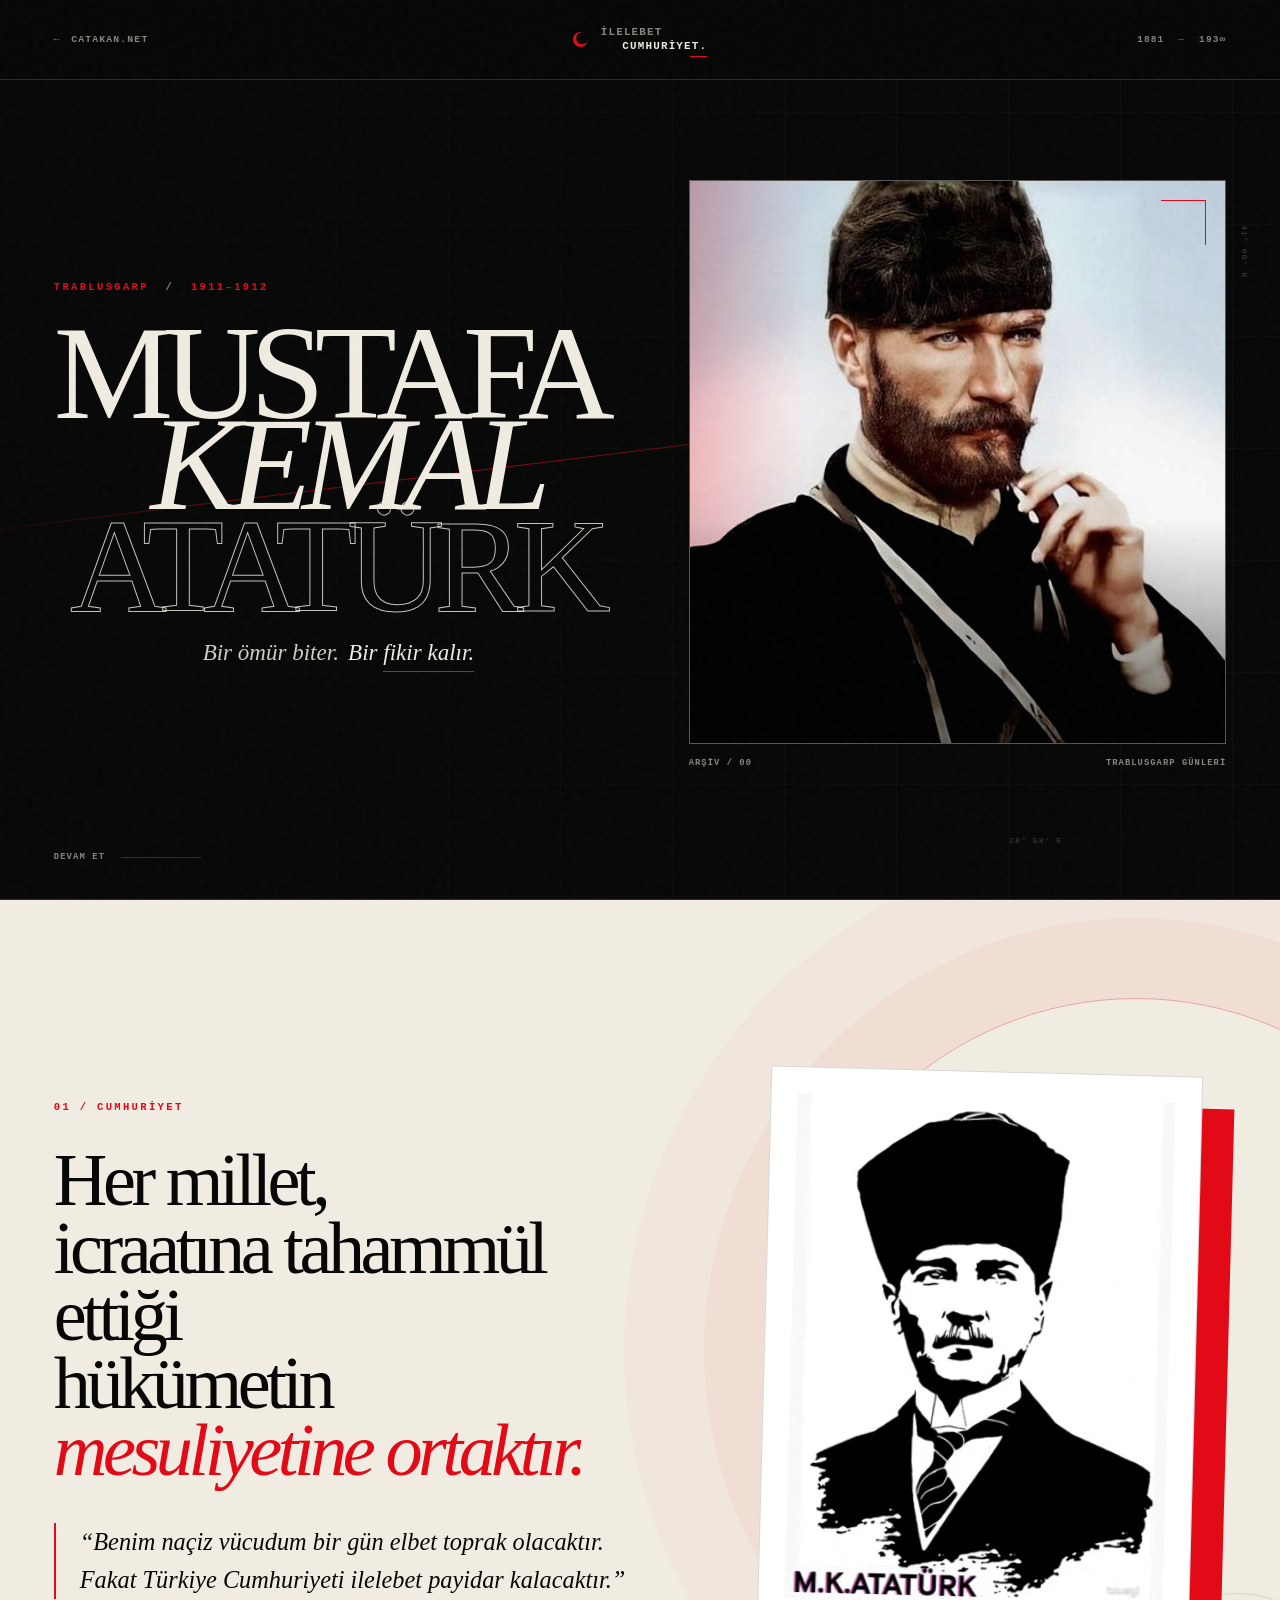
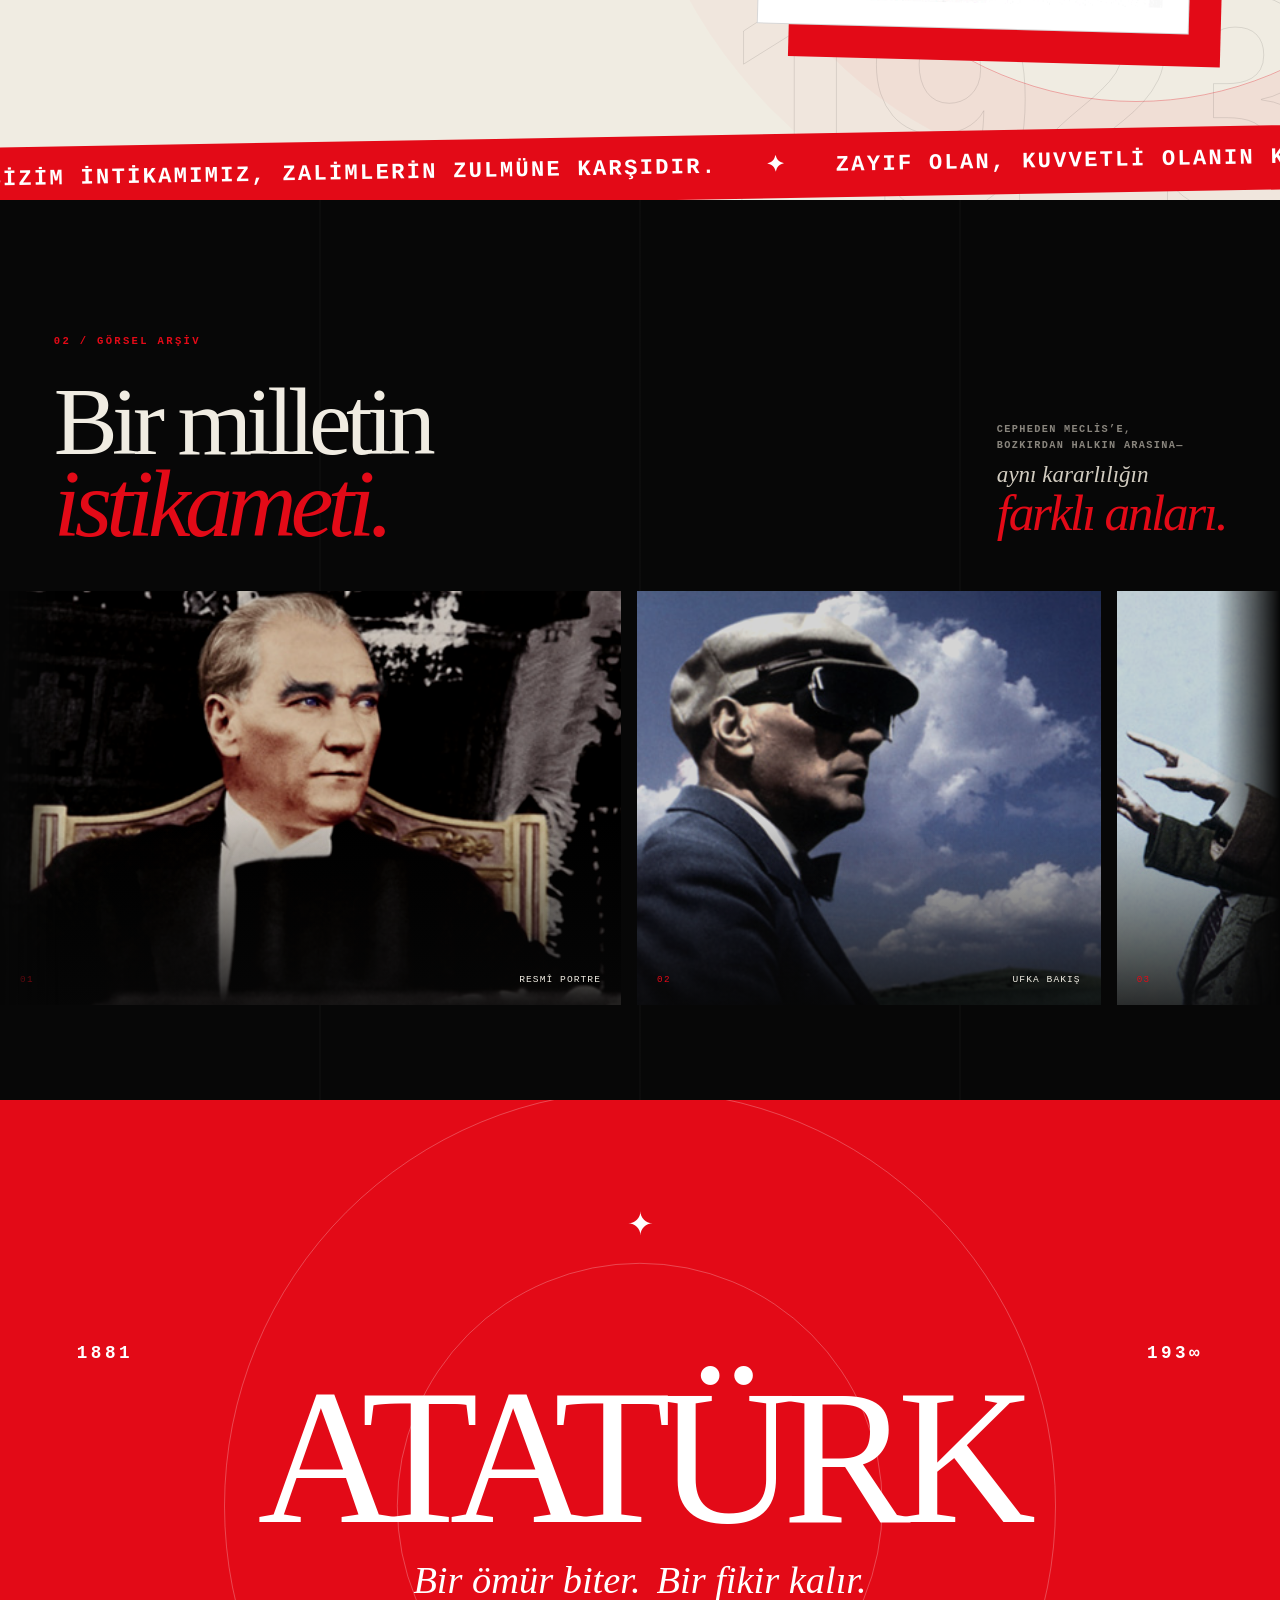
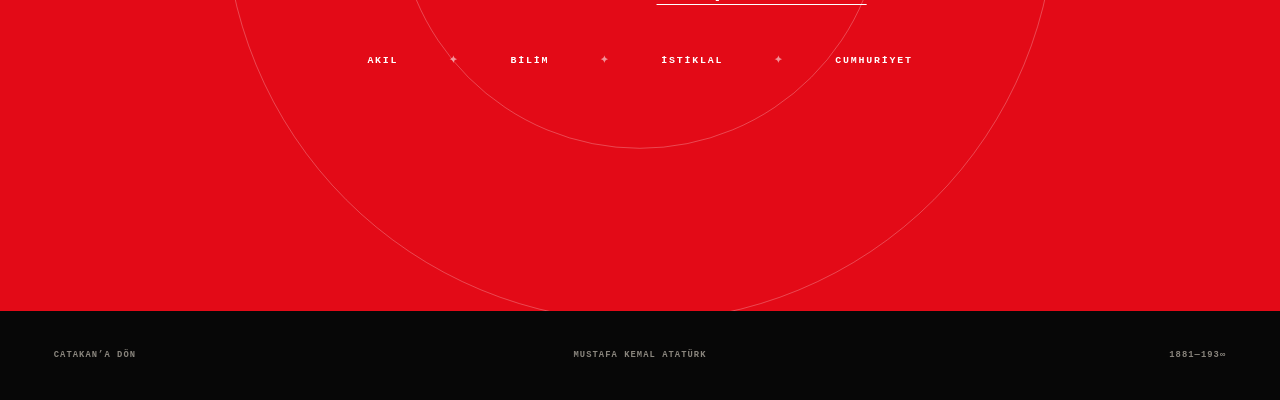
==== commit 270604b6: "Transform Ataturk gallery into moving ribbon" ====
--- a/ataturk/index.html
+++ b/ataturk/index.html
@@ -147,13 +147,24 @@
             <p class="section-label">02 / Görsel arşiv</p>
             <h2 id="archive-title">Bir milletin<br><em>istikameti.</em></h2>
           </div>
-          <p>
-            Cepheden Meclis’e, bozkırdan halkın arasına—aynı kararlılığın farklı
-            anları.
+          <p class="archive-intro">
+            <span class="archive-route">
+              Cepheden Meclis’e,<br>
+              bozkırdan halkın arasına—
+            </span>
+            <span class="archive-constant">aynı kararlılığın</span>
+            <strong>farklı anları.</strong>
           </p>
         </div>
 
-        <div class="archive-grid">
+        <div
+          class="archive-ribbon"
+          data-archive-ribbon
+          data-reveal
+          aria-label="Kendiliğinden ilerleyen Atatürk fotoğrafları"
+        >
+          <div class="archive-track" data-archive-track>
+            <div class="archive-sequence" data-archive-sequence>
           <button
             class="archive-card archive-card-wide"
             type="button"
@@ -161,7 +172,6 @@
             data-src="../ataturk_pictures/ataturk1.jpg"
             data-caption="Resmî portre"
             aria-label="Resmî portreyi büyüt"
-            data-reveal
           >
             <img
               src="../ataturk_pictures/ataturk1.jpg"
@@ -180,7 +190,6 @@
             data-src="../ataturk_pictures/ataturk2.jpg"
             data-caption="Ufka bakış"
             aria-label="Atatürk'ün açık havadaki fotoğrafını büyüt"
-            data-reveal
           >
             <img
               src="../ataturk_pictures/ataturk2.jpg"
@@ -199,7 +208,6 @@
             data-src="../ataturk_pictures/ataturk3.jpg"
             data-caption="İstikamet"
             aria-label="Atatürk ve subayların fotoğrafını büyüt"
-            data-reveal
           >
             <img
               src="../ataturk_pictures/ataturk3.jpg"
@@ -218,7 +226,6 @@
             data-src="../ataturk_pictures/ataturk4.jpg"
             data-caption="Devlet ve millet"
             aria-label="Atatürk ve devlet görevlilerinin fotoğrafını büyüt"
-            data-reveal
           >
             <img
               src="../ataturk_pictures/ataturk4.jpg"
@@ -237,7 +244,6 @@
             data-src="../ataturk_pictures/ataturk5.jpg"
             data-caption="Halkın arasında"
             aria-label="Atatürk'ün halkla konuştuğu fotoğrafı büyüt"
-            data-reveal
           >
             <img
               src="../ataturk_pictures/ataturk5.jpg"
@@ -256,7 +262,6 @@
             data-src="../ataturk_pictures/ataturk6.jpg"
             data-caption="Sahada"
             aria-label="Atatürk'ün askerî kıyafetli fotoğrafını büyüt"
-            data-reveal
           >
             <img
               src="../ataturk_pictures/ataturk6.jpg"
@@ -275,7 +280,6 @@
             data-src="../ataturk_pictures/ataturk7.jpg"
             data-caption="Milletle beraber"
             aria-label="Atatürk'ün kalabalık içindeki fotoğrafını büyüt"
-            data-reveal
           >
             <img
               src="../ataturk_pictures/ataturk7.jpg"
@@ -294,7 +298,6 @@
             data-src="../ataturk_pictures/ataturk8.jpg"
             data-caption="Anadolu"
             aria-label="Atatürk'ün halkı selamladığı fotoğrafı büyüt"
-            data-reveal
           >
             <img
               src="../ataturk_pictures/ataturk8.jpg"
@@ -313,7 +316,6 @@
             data-src="../ataturk_pictures/ataturk9.jpg"
             data-caption="Trablusgarp"
             aria-label="Atatürk'ün Trablusgarp fotoğrafını büyüt"
-            data-reveal
           >
             <img
               src="../ataturk_pictures/ataturk9.jpg"
@@ -332,7 +334,6 @@
             data-src="../ataturk_pictures/ataturk10.jpg"
             data-caption="Üreten Türkiye"
             aria-label="Atatürk'ün tarım arazisindeki fotoğrafını büyüt"
-            data-reveal
           >
             <img
               src="../ataturk_pictures/ataturk10.jpg"
@@ -343,6 +344,8 @@
             <span class="archive-number">10</span>
             <span class="archive-caption">Üreten Türkiye</span>
           </button>
+            </div>
+          </div>
         </div>
       </section>
 
--- a/ataturk/ataturk.css
+++ b/ataturk/ataturk.css
@@ -593,7 +593,12 @@
 }
 
 .archive {
-  padding: clamp(8rem, 12vw, 12rem) var(--gutter);
+  display: flex;
+  flex-direction: column;
+  justify-content: center;
+  height: 100svh;
+  min-height: 100svh;
+  padding: clamp(7rem, 11vh, 10rem) 0 clamp(4rem, 8vh, 7rem);
   background:
     linear-gradient(90deg, transparent calc(25% - 1px), rgba(240, 236, 226, 0.045) 25%, transparent calc(25% + 1px)),
     linear-gradient(90deg, transparent calc(50% - 1px), rgba(240, 236, 226, 0.045) 50%, transparent calc(50% + 1px)),
@@ -606,32 +611,80 @@
   grid-template-columns: 1.2fr 0.8fr;
   gap: 4rem;
   align-items: end;
-  margin-bottom: clamp(4rem, 8vw, 8rem);
+  width: 100%;
+  margin-bottom: clamp(2.5rem, 5vh, 4.5rem);
+  padding-inline: var(--gutter);
 }
 
 .archive-heading h2 {
   margin-bottom: 0;
 }
 
-.archive-heading > p {
-  max-width: 31rem;
+.archive-intro {
+  display: grid;
+  justify-items: start;
+  max-width: 40rem;
   margin: 0 0 0.6rem auto;
   color: var(--muted);
+}
+
+.archive-route {
+  font: 700 clamp(0.62rem, 0.8vw, 0.76rem)/1.65 var(--mono);
+  letter-spacing: 0.13em;
+  text-transform: uppercase;
+}
+
+.archive-constant {
+  margin-top: 0.55rem;
+  color: var(--cream-dark);
+  font: italic 400 clamp(1.2rem, 1.8vw, 1.75rem)/1 var(--display);
+}
+
+.archive-intro strong {
+  margin-top: 0.08em;
+  color: var(--red);
   font-family: var(--display);
-  font-size: clamp(1.05rem, 1.6vw, 1.3rem);
-  line-height: 1.65;
-}
-
-.archive-grid {
-  display: grid;
-  grid-template-columns: repeat(12, minmax(0, 1fr));
-  gap: clamp(0.8rem, 1.5vw, 1.5rem);
+  font-size: clamp(2.6rem, 4vw, 4.5rem);
+  font-weight: 400;
+  font-style: italic;
+  line-height: 0.9;
+  letter-spacing: -0.045em;
+}
+
+.archive-ribbon {
+  --archive-gap: clamp(0.8rem, 1.25vw, 1.4rem);
+  width: 100%;
+  height: clamp(17rem, 46svh, 31rem);
+  min-height: 0;
+  overflow: hidden;
+  -webkit-mask-image: linear-gradient(90deg, transparent, black 5%, black 95%, transparent);
+  mask-image: linear-gradient(90deg, transparent, black 5%, black 95%, transparent);
+}
+
+.archive-track,
+.archive-sequence {
+  display: flex;
+  gap: var(--archive-gap);
+  width: max-content;
+  height: 100%;
+}
+
+.archive-track {
+  will-change: transform;
+  animation: archive-ribbon 78s linear infinite;
+}
+
+.archive-ribbon:focus-within .archive-track,
+.lightbox-open .archive-track {
+  animation-play-state: paused;
 }
 
 .archive-card {
   position: relative;
   display: block;
-  min-height: 19rem;
+  flex: none;
+  width: auto;
+  height: 100%;
   min-width: 0;
   padding: 0;
   border: 0;
@@ -642,23 +695,18 @@
 }
 
 .archive-card-wide {
-  grid-column: span 7;
   aspect-ratio: 1.5;
 }
 
 .archive-card-medium {
-  grid-column: span 5;
   aspect-ratio: 1.12;
 }
 
 .archive-card-large {
-  grid-column: span 8;
   aspect-ratio: 1.45;
 }
 
 .archive-card-portrait {
-  grid-column: span 4;
-  grid-row: span 2;
   aspect-ratio: 0.72;
 }
 
@@ -972,10 +1020,153 @@
   }
 }
 
+@keyframes archive-ribbon {
+  to {
+    transform: translateX(calc(-50% - (var(--archive-gap) / 2)));
+  }
+}
+
 @keyframes star-pulse {
   50% {
     opacity: 0.45;
     transform: translateX(-50%) rotate(45deg) scale(1.35);
+  }
+}
+
+@media (min-width: 1800px) {
+  :root {
+    --wide-gutter: max(var(--gutter), calc((100vw - 140rem) / 2));
+  }
+
+  .corner-header {
+    min-height: 6rem;
+    padding-inline: var(--wide-gutter);
+  }
+
+  .back-link {
+    font-size: 0.7rem;
+  }
+
+  .corner-thought {
+    font-size: 0.8rem;
+  }
+
+  .corner-crescent {
+    width: 1.15rem;
+  }
+
+  .corner-crescent::after {
+    width: 0.87rem;
+  }
+
+  .corner-years {
+    font-size: 0.68rem;
+  }
+
+  .ataturk-hero {
+    grid-template-columns: minmax(0, 1.08fr) minmax(0, 0.92fr);
+    gap: clamp(5rem, 5vw, 8rem);
+    padding-inline: var(--wide-gutter);
+  }
+
+  .hero-kicker,
+  .section-label {
+    font-size: 0.78rem;
+  }
+
+  .hero-copy h1 {
+    font-size: clamp(11.5rem, 9.4vw, 15rem);
+  }
+
+  .hero-statement {
+    max-width: 38rem;
+    font-size: clamp(1.45rem, 1.2vw, 1.85rem);
+  }
+
+  .hero-portrait {
+    width: min(34vw, 56rem);
+  }
+
+  .hero-scroll {
+    left: var(--wide-gutter);
+    font-size: 0.64rem;
+  }
+
+  .republic {
+    gap: clamp(7rem, 7vw, 11rem);
+    padding-inline: var(--wide-gutter);
+  }
+
+  .republic-copy h2 {
+    max-width: 64rem;
+    font-size: clamp(6.4rem, 5vw, 8rem);
+  }
+
+  .republic blockquote {
+    max-width: 49rem;
+    font-size: clamp(1.55rem, 1.25vw, 1.9rem);
+  }
+
+  .republic-gif {
+    width: min(34rem, 100%);
+  }
+
+  .archive-heading {
+    padding-inline: var(--wide-gutter);
+  }
+
+  .archive-heading h2 {
+    font-size: clamp(8rem, 6.5vw, 10rem);
+  }
+
+  .archive-intro {
+    max-width: 50rem;
+  }
+
+  .archive-route {
+    font-size: 0.82rem;
+  }
+
+  .archive-constant {
+    font-size: 2rem;
+  }
+
+  .archive-intro strong {
+    font-size: 5rem;
+  }
+
+  .archive-ribbon {
+    height: clamp(31rem, 45svh, 46rem);
+  }
+
+  .closing::before {
+    width: min(65vw, 70rem);
+  }
+
+  .closing::after {
+    width: min(38vw, 42rem);
+  }
+
+  .closing-years {
+    width: min(88vw, 108rem);
+    font-size: 1.3rem;
+  }
+
+  .closing h2 {
+    font-size: clamp(15rem, 12vw, 22rem);
+  }
+
+  .closing-thought {
+    font-size: clamp(2.6rem, 2.2vw, 3.5rem);
+  }
+
+  .closing-pillars {
+    font-size: 0.76rem;
+  }
+
+  .ataturk-footer {
+    padding-inline: var(--wide-gutter);
+    font-size: 0.64rem;
   }
 }
 
@@ -1123,32 +1314,6 @@
 
   .gif-frame {
     box-shadow: 1.1rem 1.1rem 0 var(--red);
-  }
-
-  .archive-grid {
-    grid-template-columns: repeat(2, minmax(0, 1fr));
-  }
-
-  .archive-card,
-  .archive-card-wide,
-  .archive-card-medium,
-  .archive-card-large {
-    grid-column: span 2;
-    min-height: 15rem;
-    aspect-ratio: 1.25;
-  }
-
-  .archive-card-portrait {
-    grid-column: span 1;
-    grid-row: span 1;
-    min-height: 21rem;
-    aspect-ratio: 0.72;
-  }
-
-  .archive-card-portrait + .archive-card {
-    grid-column: span 1;
-    min-height: 21rem;
-    aspect-ratio: 0.72;
   }
 
   .closing {
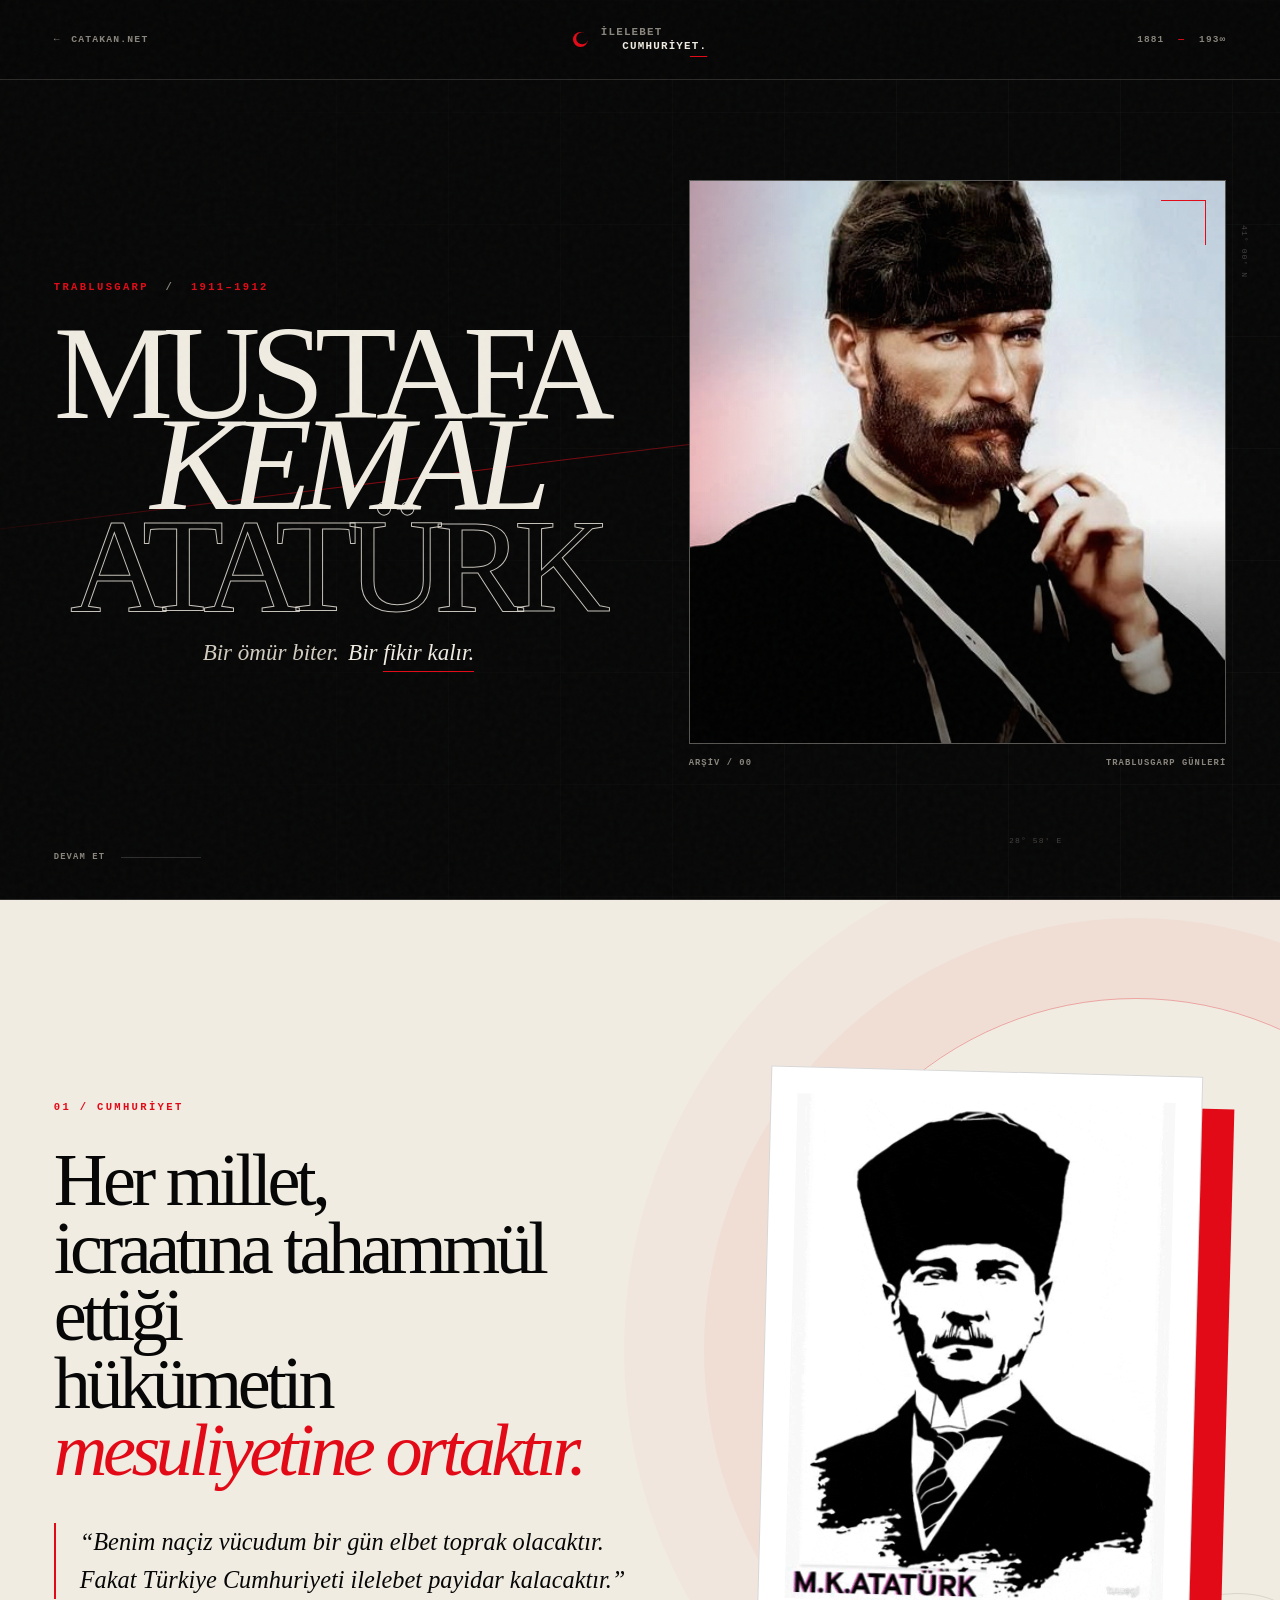
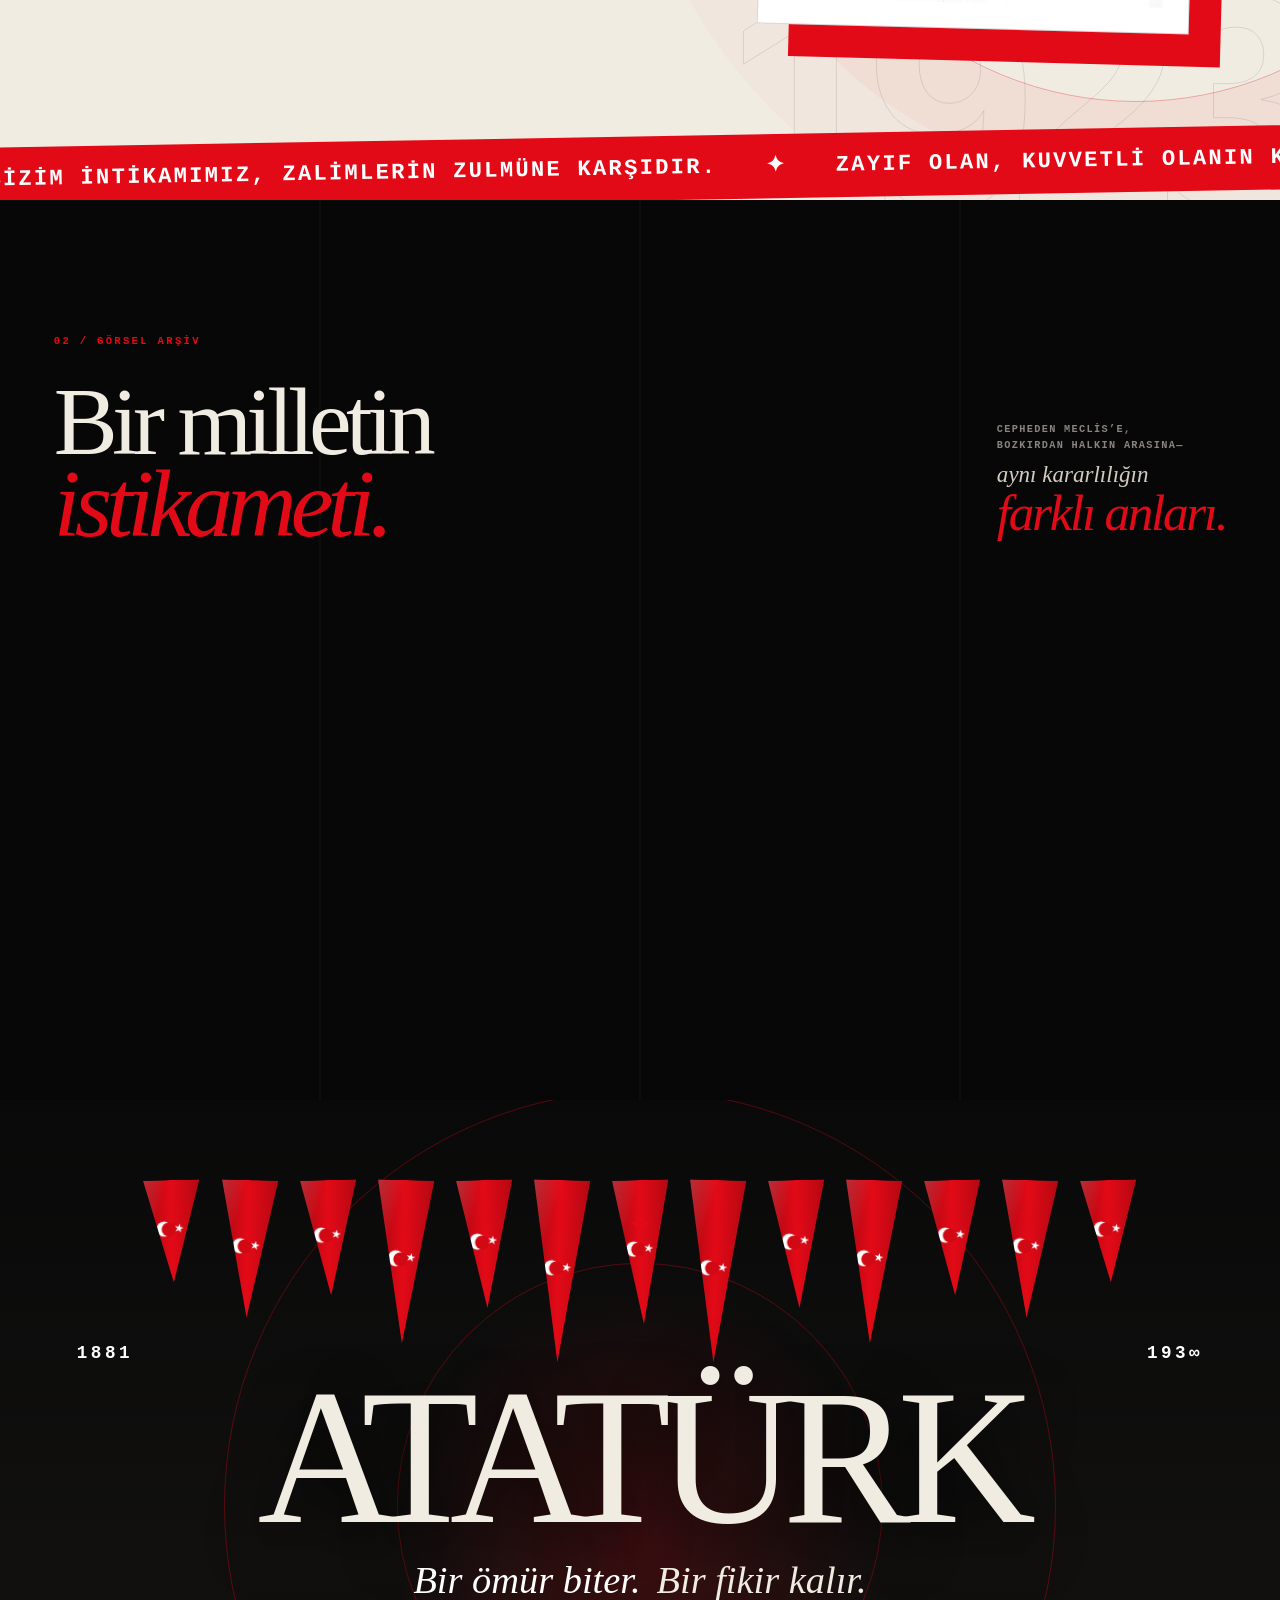
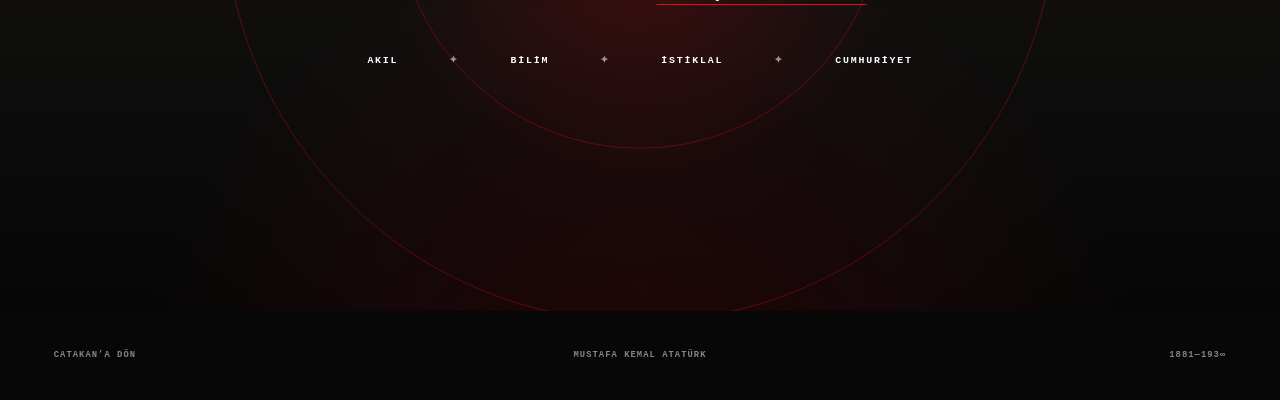
==== commit bc6e506c: "Animate closing ceremony with Turkish standards" ====
--- a/ataturk/index.html
+++ b/ataturk/index.html
@@ -349,8 +349,19 @@
         </div>
       </section>
 
-      <div class="ataturk-closing-page">
-        <section class="closing" aria-label="Kapanış">
+      <div class="ataturk-closing-page" id="kapanis">
+        <section class="closing" data-closing-scene aria-label="Kapanış">
+          <div class="closing-ceremony" aria-hidden="true">
+            <div class="pennant-curtain" data-pennant-curtain></div>
+            <div
+              class="standard-field standard-field-left"
+              data-standard-field="left"
+            ></div>
+            <div
+              class="standard-field standard-field-right"
+              data-standard-field="right"
+            ></div>
+          </div>
           <div class="closing-star" aria-hidden="true">✦</div>
           <div class="closing-years" data-reveal>
             <span>1881</span>
--- a/ataturk/ataturk.css
+++ b/ataturk/ataturk.css
@@ -766,10 +766,191 @@
   justify-content: center;
   min-height: 85svh;
   padding: 7rem var(--gutter);
-  background: var(--red);
+  background:
+    radial-gradient(circle at 50% 54%, rgba(227, 10, 23, 0.2), transparent 32%),
+    radial-gradient(circle at 50% 115%, rgba(227, 10, 23, 0.14), transparent 45%),
+    linear-gradient(180deg, #090909 0%, #11100f 58%, #060606 100%);
   color: white;
   text-align: center;
   overflow: hidden;
+}
+
+.closing-ceremony {
+  position: absolute;
+  inset: 0;
+  z-index: 1;
+  pointer-events: none;
+}
+
+.pennant-curtain {
+  position: absolute;
+  top: 5rem;
+  right: clamp(2rem, 8vw, 9rem);
+  left: clamp(2rem, 8vw, 9rem);
+  display: flex;
+  gap: clamp(0.45rem, 1.7vw, 1.7rem);
+  align-items: flex-start;
+  justify-content: center;
+  height: 12rem;
+  z-index: 2;
+}
+
+.pennant-curtain::before {
+  position: absolute;
+  top: 0;
+  right: -2vw;
+  left: -2vw;
+  height: 1px;
+  background: linear-gradient(90deg, transparent, rgba(240, 236, 226, 0.5) 12%, rgba(240, 236, 226, 0.5) 88%, transparent);
+  content: "";
+  opacity: 0;
+  transform: scaleX(0.3);
+  transition: opacity 500ms ease 100ms, transform 900ms ease 100ms;
+}
+
+.closing.is-active .pennant-curtain::before {
+  opacity: 1;
+  transform: scaleX(1);
+}
+
+.ceremony-pennant {
+  position: relative;
+  flex: 0 1 clamp(2.4rem, 4.4vw, 4.8rem);
+  height: var(--drop);
+  background:
+    linear-gradient(105deg, rgba(255, 255, 255, 0.16), transparent 28%),
+    linear-gradient(90deg, #a80711, var(--red) 48%, #b50812);
+  clip-path: polygon(0 0, 100% 0, 50% 100%);
+  filter: drop-shadow(0 0.75rem 0.6rem rgba(0, 0, 0, 0.35));
+  opacity: 0;
+  transform: translateY(calc(-100% - 7rem)) rotate(var(--tilt)) scaleY(0.25);
+  transform-origin: top;
+  transition:
+    opacity 280ms ease var(--delay),
+    transform 1100ms cubic-bezier(0.16, 0.75, 0.2, 1) var(--delay);
+}
+
+.closing.is-active .ceremony-pennant {
+  opacity: 0.92;
+  transform: translateY(0) rotate(var(--tilt)) scaleY(1);
+}
+
+.flag-crescent {
+  position: absolute;
+  top: 48%;
+  left: 35%;
+  width: 27%;
+  aspect-ratio: 1;
+  border-radius: 50%;
+  background: white;
+  transform: translate(-50%, -50%);
+}
+
+.flag-crescent::after {
+  position: absolute;
+  top: 8%;
+  left: 36%;
+  width: 92%;
+  aspect-ratio: 1;
+  border-radius: 50%;
+  background: #d10915;
+  content: "";
+}
+
+.flag-star {
+  position: absolute;
+  top: 48%;
+  left: 62%;
+  color: white;
+  font-size: clamp(0.42rem, 0.9vw, 0.85rem);
+  line-height: 1;
+  transform: translate(-50%, -50%) rotate(12deg);
+}
+
+.standard-field {
+  position: absolute;
+  bottom: -2rem;
+  z-index: 1;
+  width: 50%;
+  height: 82%;
+}
+
+.standard-field-left {
+  left: 0;
+}
+
+.standard-field-right {
+  right: 0;
+}
+
+.battle-standard {
+  position: absolute;
+  bottom: 0;
+  left: var(--x);
+  width: 2px;
+  height: var(--pole);
+  opacity: 0;
+  transform: translateY(115%) rotate(var(--scene-angle, var(--angle))) scale(0.92);
+  transform-origin: bottom;
+  transition:
+    opacity 380ms ease var(--delay),
+    transform 1400ms cubic-bezier(0.12, 0.72, 0.2, 1) var(--delay);
+}
+
+.standard-field-right .battle-standard {
+  right: var(--x);
+  left: auto;
+}
+
+.closing.is-active .battle-standard {
+  opacity: 0.88;
+  transform: translateY(0) rotate(var(--scene-angle, var(--angle))) scale(1);
+}
+
+.standard-pole {
+  position: absolute;
+  inset: 0;
+  width: 3px;
+  background: linear-gradient(90deg, #4b402e, #d9cfaa 48%, #51432e);
+  box-shadow: 0 0 0 1px rgba(0, 0, 0, 0.35), 0 0 1rem rgba(0, 0, 0, 0.4);
+}
+
+.standard-pole::before {
+  position: absolute;
+  top: -0.65rem;
+  left: 50%;
+  width: 0.72rem;
+  aspect-ratio: 1;
+  border: 1px solid #d9cfaa;
+  background: #15130f;
+  content: "";
+  transform: translateX(-50%) rotate(45deg);
+}
+
+.standard-flag {
+  position: absolute;
+  top: 0.5rem;
+  left: 50%;
+  width: calc(clamp(5.2rem, 8.5vw, 9rem) * var(--flag-scale));
+  aspect-ratio: 1.5;
+  background:
+    linear-gradient(105deg, rgba(255, 255, 255, 0.12), transparent 22%),
+    linear-gradient(90deg, #9f0710, var(--red) 48%, #b00812);
+  box-shadow: 0 0.8rem 1.2rem rgba(0, 0, 0, 0.42);
+  clip-path: polygon(0 0, 96% 2%, 100% 11%, 96% 24%, 100% 39%, 97% 53%, 100% 68%, 96% 84%, 100% 100%, 0 100%);
+  transform-origin: left center;
+  animation: standard-wave 3s ease-in-out var(--wave-delay) infinite;
+}
+
+.standard-field-right .standard-flag {
+  right: 50%;
+  left: auto;
+  transform-origin: right center;
+  animation-name: standard-wave-right;
+}
+
+.standard-flag .flag-star {
+  font-size: calc(clamp(0.62rem, 1.15vw, 1.2rem) * var(--flag-scale));
 }
 
 .ataturk-closing-page {
@@ -785,7 +966,8 @@
 .closing::before,
 .closing::after {
   position: absolute;
-  border: 1px solid rgba(255, 255, 255, 0.25);
+  z-index: 0;
+  border: 1px solid rgba(227, 10, 23, 0.34);
   border-radius: 50%;
   content: "";
 }
@@ -812,7 +994,7 @@
 .closing h2,
 .closing-star {
   position: relative;
-  z-index: 2;
+  z-index: 3;
 }
 
 .closing-years {
@@ -826,10 +1008,12 @@
 
 .closing h2 {
   margin: 0;
+  color: var(--cream);
   font-family: var(--display);
   font-size: clamp(5rem, 15vw, 15rem);
   font-weight: 400;
   letter-spacing: -0.07em;
+  text-shadow: 0 0.08em 0.3em rgba(0, 0, 0, 0.85);
   text-transform: uppercase;
 }
 
@@ -844,8 +1028,10 @@
 }
 
 .closing-thought strong {
+  color: var(--cream);
   font-weight: 400;
   text-decoration: underline;
+  text-decoration-color: var(--red);
   text-decoration-thickness: 1px;
   text-underline-offset: 0.28em;
 }
@@ -869,6 +1055,7 @@
   position: absolute;
   top: 13%;
   left: 50%;
+  color: var(--red);
   font-size: 2rem;
   transform: translateX(-50%);
   animation: star-pulse 2.5s ease-in-out infinite;
@@ -1026,6 +1213,28 @@
   }
 }
 
+@keyframes standard-wave {
+  0%,
+  100% {
+    transform: perspective(16rem) rotateY(0deg) skewY(-0.8deg);
+  }
+
+  50% {
+    transform: perspective(16rem) rotateY(-14deg) skewY(1.8deg) scaleX(0.97);
+  }
+}
+
+@keyframes standard-wave-right {
+  0%,
+  100% {
+    transform: perspective(16rem) rotateY(0deg) skewY(0.8deg);
+  }
+
+  50% {
+    transform: perspective(16rem) rotateY(14deg) skewY(-1.8deg) scaleX(0.97);
+  }
+}
+
 @keyframes star-pulse {
   50% {
     opacity: 0.45;
@@ -1319,6 +1528,41 @@
   .closing {
     padding-inline: 1.25rem;
   }
+
+  .pennant-curtain {
+    right: 1.5rem;
+    left: 1.5rem;
+    gap: 0.35rem;
+  }
+
+  .battle-standard {
+    height: calc(var(--pole) * 0.72);
+  }
+
+  .closing.is-active .battle-standard {
+    opacity: 0.62;
+  }
+
+  .standard-flag {
+    width: calc(3.8rem * var(--flag-scale));
+  }
+
+  .standard-field-left .battle-standard:nth-child(1) { --scene-angle: 28deg; }
+  .standard-field-left .battle-standard:nth-child(2) { --scene-angle: 25deg; }
+  .standard-field-left .battle-standard:nth-child(3) { --scene-angle: 22deg; }
+  .standard-field-left .battle-standard:nth-child(4) { --scene-angle: 20deg; }
+  .standard-field-left .battle-standard:nth-child(5) { --scene-angle: 18deg; }
+  .standard-field-left .battle-standard:nth-child(6) { --scene-angle: 16deg; }
+  .standard-field-left .battle-standard:nth-child(7) { --scene-angle: 14deg; }
+  .standard-field-left .battle-standard:nth-child(8) { --scene-angle: 12deg; }
+  .standard-field-right .battle-standard:nth-child(1) { --scene-angle: -28deg; }
+  .standard-field-right .battle-standard:nth-child(2) { --scene-angle: -25deg; }
+  .standard-field-right .battle-standard:nth-child(3) { --scene-angle: -22deg; }
+  .standard-field-right .battle-standard:nth-child(4) { --scene-angle: -20deg; }
+  .standard-field-right .battle-standard:nth-child(5) { --scene-angle: -18deg; }
+  .standard-field-right .battle-standard:nth-child(6) { --scene-angle: -16deg; }
+  .standard-field-right .battle-standard:nth-child(7) { --scene-angle: -14deg; }
+  .standard-field-right .battle-standard:nth-child(8) { --scene-angle: -12deg; }
 
   .closing h2 {
     font-size: clamp(4.5rem, 22vw, 7rem);
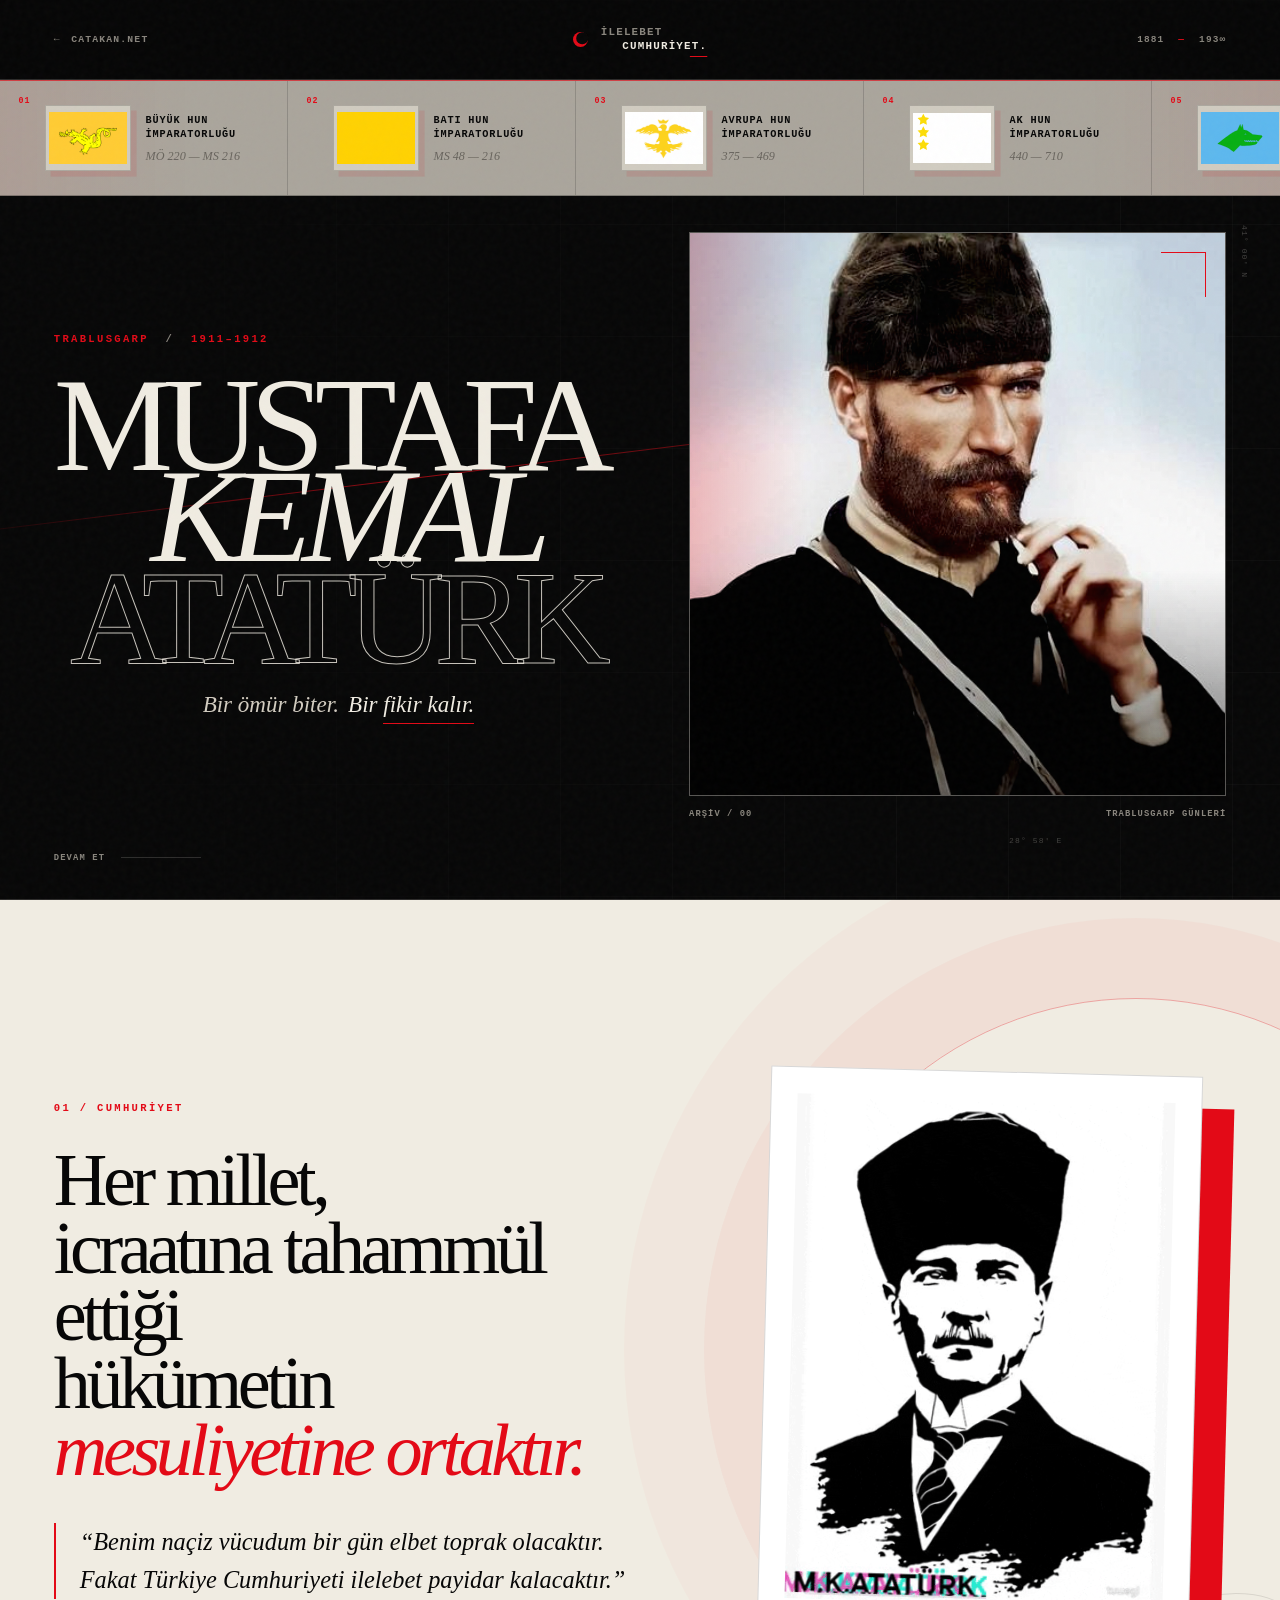
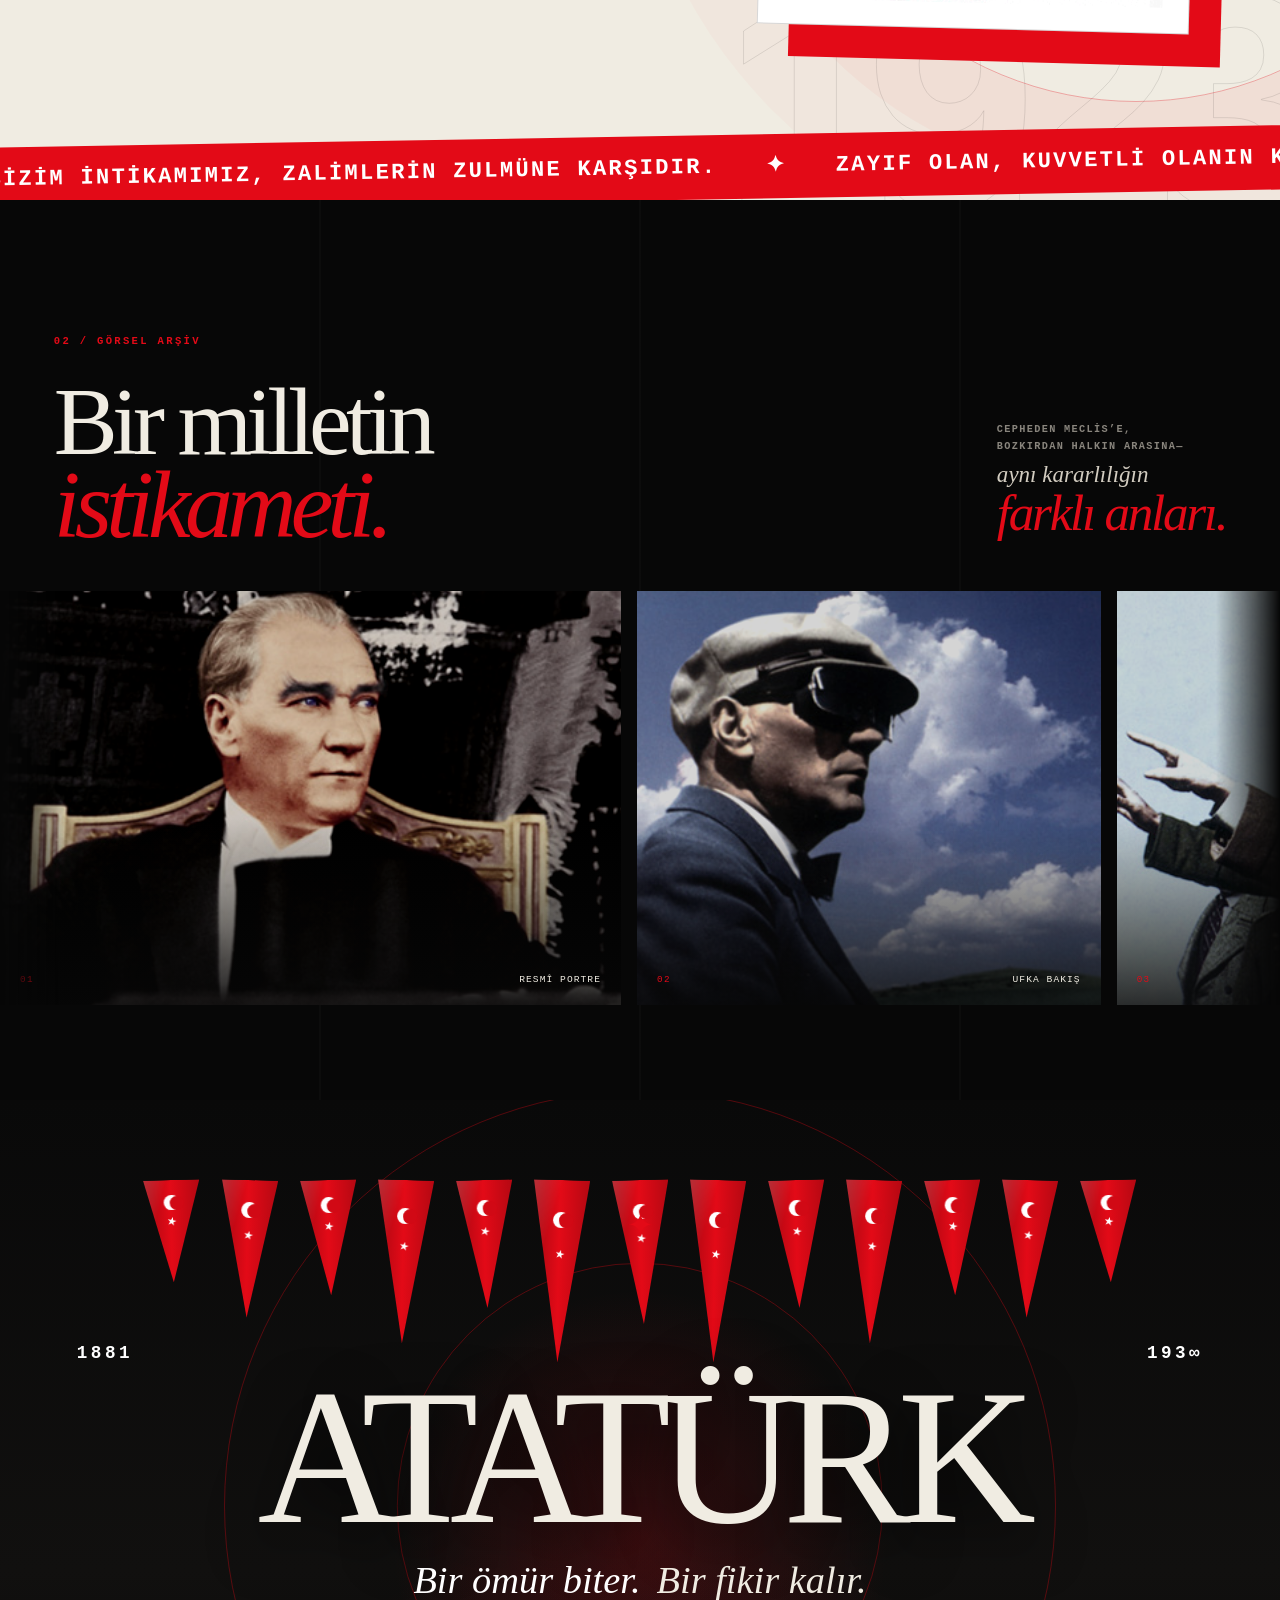
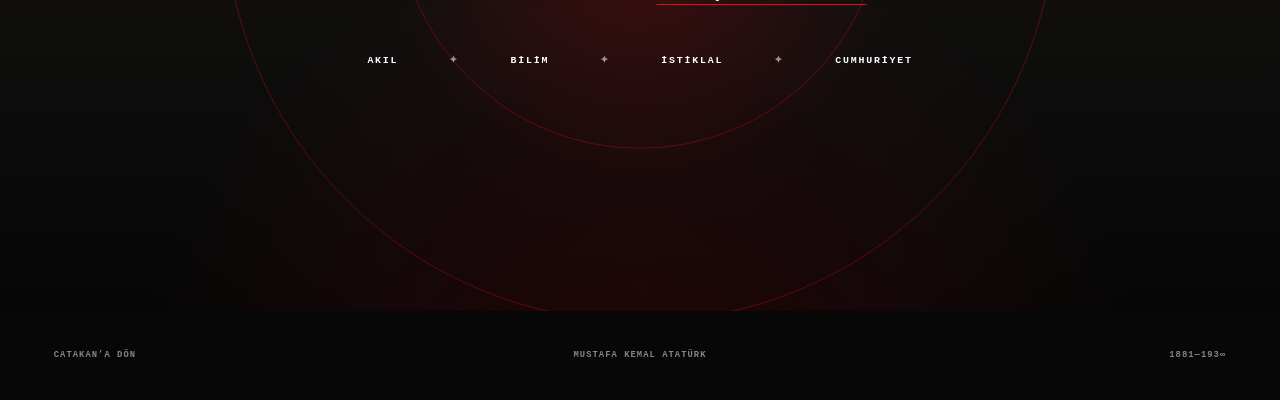
==== commit 36485beb: "Add historical Turkish flag ribbon" ====
--- a/ataturk/index.html
+++ b/ataturk/index.html
@@ -57,6 +57,16 @@
       <section class="ataturk-hero" id="ataturk-top" aria-labelledby="ataturk-title">
         <div class="hero-grid" aria-hidden="true"></div>
         <div class="hero-red-line" aria-hidden="true"></div>
+
+        <div
+          class="history-ribbon"
+          data-history-ribbon
+          aria-label="Büyük Türk devletlerinden Türkiye Cumhuriyeti'ne tarihî bayraklar"
+        >
+          <div class="history-track" data-history-track>
+            <div class="history-sequence" data-history-sequence></div>
+          </div>
+        </div>
 
         <div class="hero-copy" data-reveal>
           <p class="hero-kicker">Trablusgarp <span>/</span> 1911–1912</p>
--- a/ataturk/ataturk.css
+++ b/ataturk/ataturk.css
@@ -212,13 +212,90 @@
   color: var(--red);
 }
 
+.history-ribbon {
+  position: absolute;
+  top: 5rem;
+  left: 0;
+  z-index: 8;
+  width: 100%;
+  height: 7.25rem;
+  border-top: 1px solid rgba(227, 10, 23, 0.65);
+  border-bottom: 1px solid rgba(7, 7, 7, 0.28);
+  background:
+    linear-gradient(90deg, rgba(227, 10, 23, 0.05), transparent 15%, transparent 85%, rgba(227, 10, 23, 0.05)),
+    #aaa59c;
+  color: var(--black);
+  overflow: hidden;
+}
+
+.history-track,
+.history-sequence {
+  display: flex;
+  width: max-content;
+  height: 100%;
+}
+
+.history-track {
+  will-change: transform;
+  animation: history-ribbon 108s linear infinite;
+}
+
+.history-item {
+  display: grid;
+  grid-template-columns: auto 5.4rem minmax(0, 1fr);
+  gap: 0.9rem;
+  align-items: center;
+  width: clamp(18rem, 21vw, 21rem);
+  height: 100%;
+  margin: 0;
+  padding: 0.8rem 1.15rem;
+  border-right: 1px solid var(--line-dark);
+}
+
+.history-number {
+  align-self: start;
+  padding-top: 0.2rem;
+  color: var(--red);
+  font: 700 0.52rem/1 var(--mono);
+  letter-spacing: 0.12em;
+}
+
+.history-item img {
+  display: block;
+  width: 5.4rem;
+  height: 4.15rem;
+  padding: 0.22rem;
+  border: 1px solid rgba(7, 7, 7, 0.18);
+  background: #d1ccc1;
+  object-fit: contain;
+  box-shadow: 0.35rem 0.35rem 0 rgba(227, 10, 23, 0.1);
+}
+
+.history-copy {
+  display: grid;
+  gap: 0.5rem;
+  min-width: 0;
+  text-align: left;
+}
+
+.history-copy strong {
+  font: 700 clamp(0.58rem, 0.8vw, 0.7rem)/1.35 var(--mono);
+  letter-spacing: 0.08em;
+  text-transform: uppercase;
+}
+
+.history-copy small {
+  color: #68645d;
+  font: italic 400 0.76rem/1 var(--display);
+}
+
 .ataturk-hero {
   position: relative;
   display: grid;
   grid-template-columns: minmax(0, 1.1fr) minmax(24rem, 0.9fr);
   align-items: center;
   min-height: 100svh;
-  padding: 8rem var(--gutter) 5rem;
+  padding: 14.5rem var(--gutter) 5rem;
   border-bottom: 1px solid var(--line);
   overflow: hidden;
 }
@@ -339,7 +416,7 @@
   z-index: 2;
   align-self: center;
   justify-self: end;
-  width: min(42vw, 37rem);
+  width: min(42vw, 37rem, calc((100svh - 21rem) / 1.05));
   margin: 0;
   transform: translate3d(calc(var(--portrait-x, 0) * 1px), calc(var(--portrait-y, 0) * 1px), 0);
   transition: transform 140ms ease-out;
@@ -835,6 +912,18 @@
   transform: translateY(0) rotate(var(--tilt)) scaleY(1);
 }
 
+.ceremony-pennant .flag-crescent {
+  top: 22%;
+  left: 50%;
+  width: 28%;
+}
+
+.ceremony-pennant .flag-star {
+  top: 41%;
+  left: 50%;
+  transform: translate(-50%, -50%) rotate(12deg);
+}
+
 .flag-crescent {
   position: absolute;
   top: 48%;
@@ -1213,6 +1302,12 @@
   }
 }
 
+@keyframes history-ribbon {
+  to {
+    transform: translateX(-50%);
+  }
+}
+
 @keyframes standard-wave {
   0%,
   100% {
@@ -1252,6 +1347,21 @@
     padding-inline: var(--wide-gutter);
   }
 
+  .history-ribbon {
+    top: 6rem;
+    height: 8rem;
+  }
+
+  .history-item {
+    grid-template-columns: auto 6rem minmax(0, 1fr);
+    width: 23rem;
+  }
+
+  .history-item img {
+    width: 6rem;
+    height: 4.6rem;
+  }
+
   .back-link {
     font-size: 0.7rem;
   }
@@ -1387,7 +1497,7 @@
   .ataturk-hero {
     grid-template-columns: 1fr;
     align-items: end;
-    padding-top: 8.5rem;
+    padding-top: 14.5rem;
   }
 
   .hero-copy {
@@ -1432,6 +1542,35 @@
     min-height: 4.8rem;
   }
 
+  .history-ribbon {
+    top: 4.8rem;
+    height: 6.2rem;
+  }
+
+  .history-item {
+    grid-template-columns: auto 4.25rem minmax(0, 1fr);
+    gap: 0.65rem;
+    width: 17rem;
+    padding: 0.65rem 0.8rem;
+  }
+
+  .history-item img {
+    width: 4.25rem;
+    height: 3.35rem;
+  }
+
+  .history-copy {
+    gap: 0.35rem;
+  }
+
+  .history-copy strong {
+    font-size: 0.55rem;
+  }
+
+  .history-copy small {
+    font-size: 0.68rem;
+  }
+
   .back-link > span:last-child {
     display: none;
   }
@@ -1470,8 +1609,8 @@
 
   .ataturk-hero {
     display: block;
-    min-height: 57rem;
-    padding-top: 7rem;
+    min-height: 61rem;
+    padding-top: 13rem;
   }
 
   .hero-copy h1 {
@@ -1643,4 +1782,19 @@
     opacity: 1;
     transform: none;
   }
-}
+
+  .history-ribbon {
+    overflow-x: auto;
+    -webkit-mask-image: none;
+    mask-image: none;
+  }
+
+  .history-track {
+    animation: none !important;
+    transform: none;
+  }
+
+  .history-sequence[aria-hidden="true"] {
+    display: none;
+  }
+}
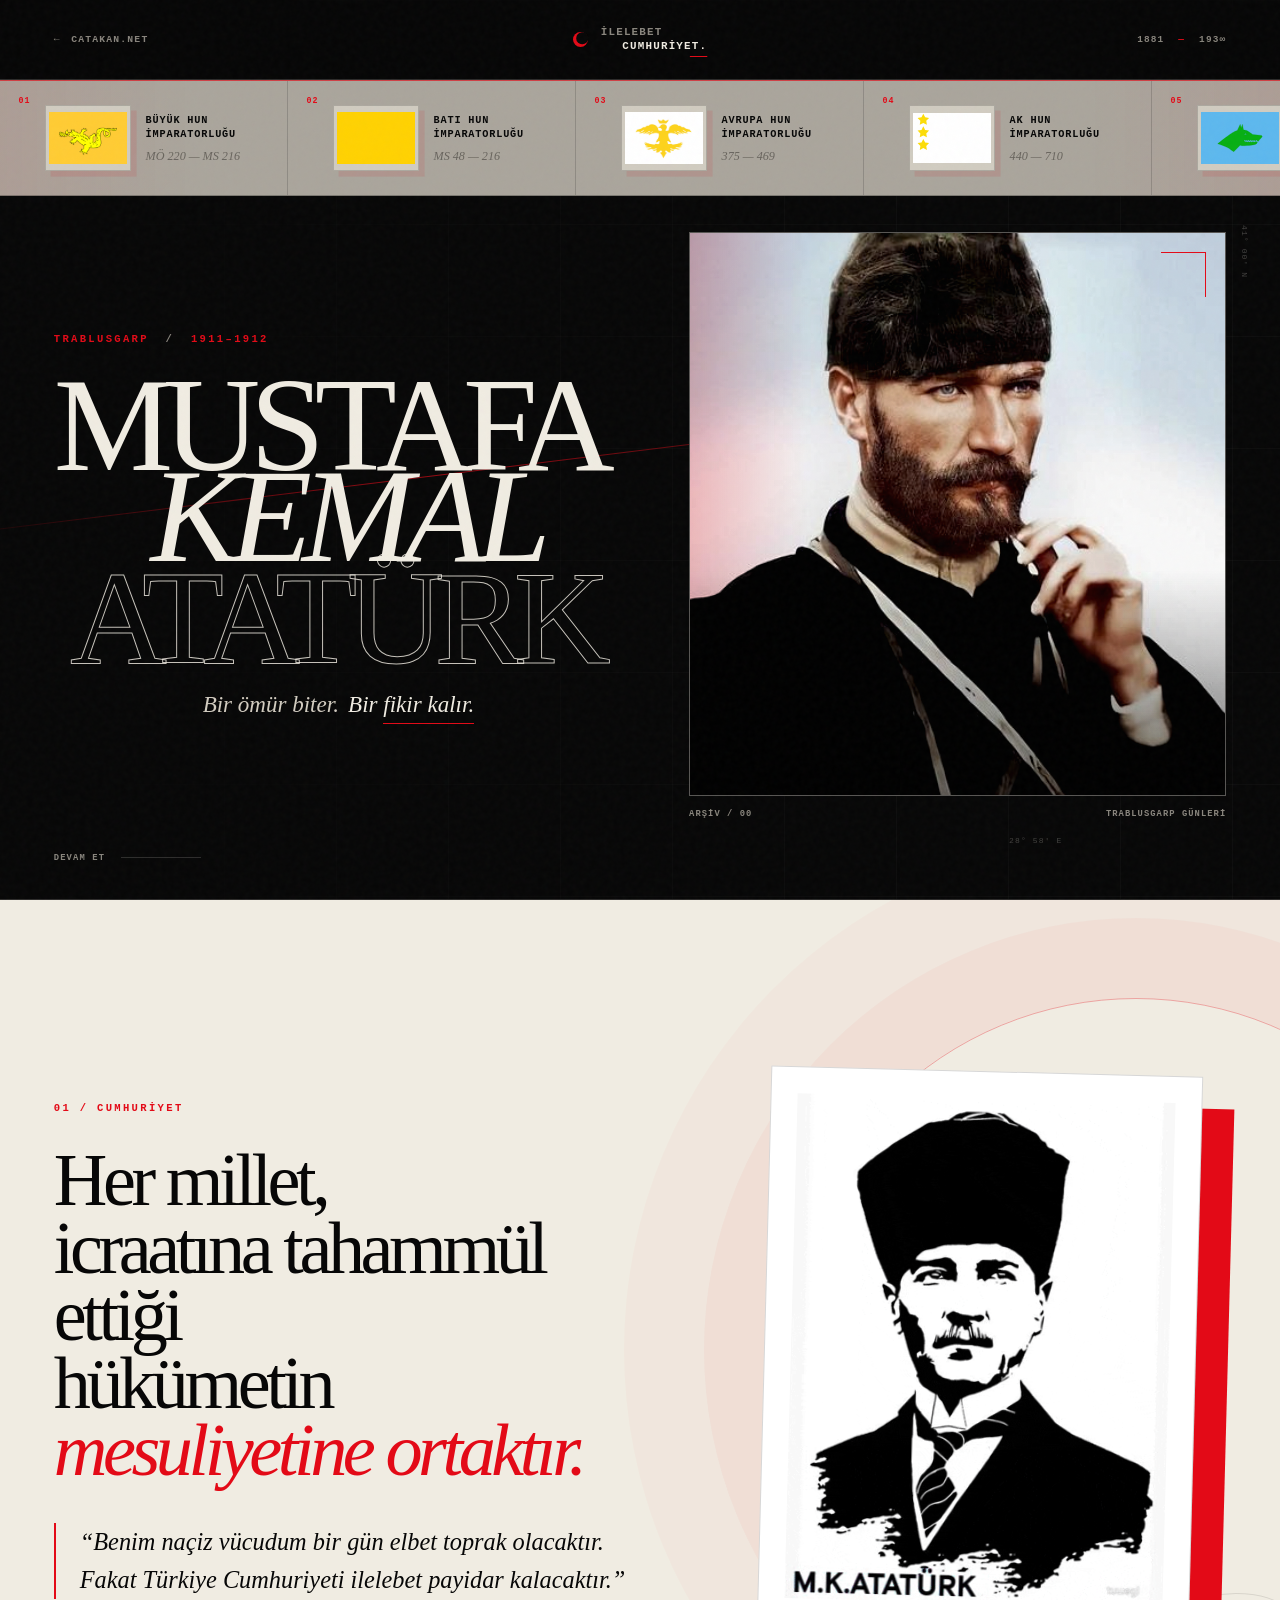
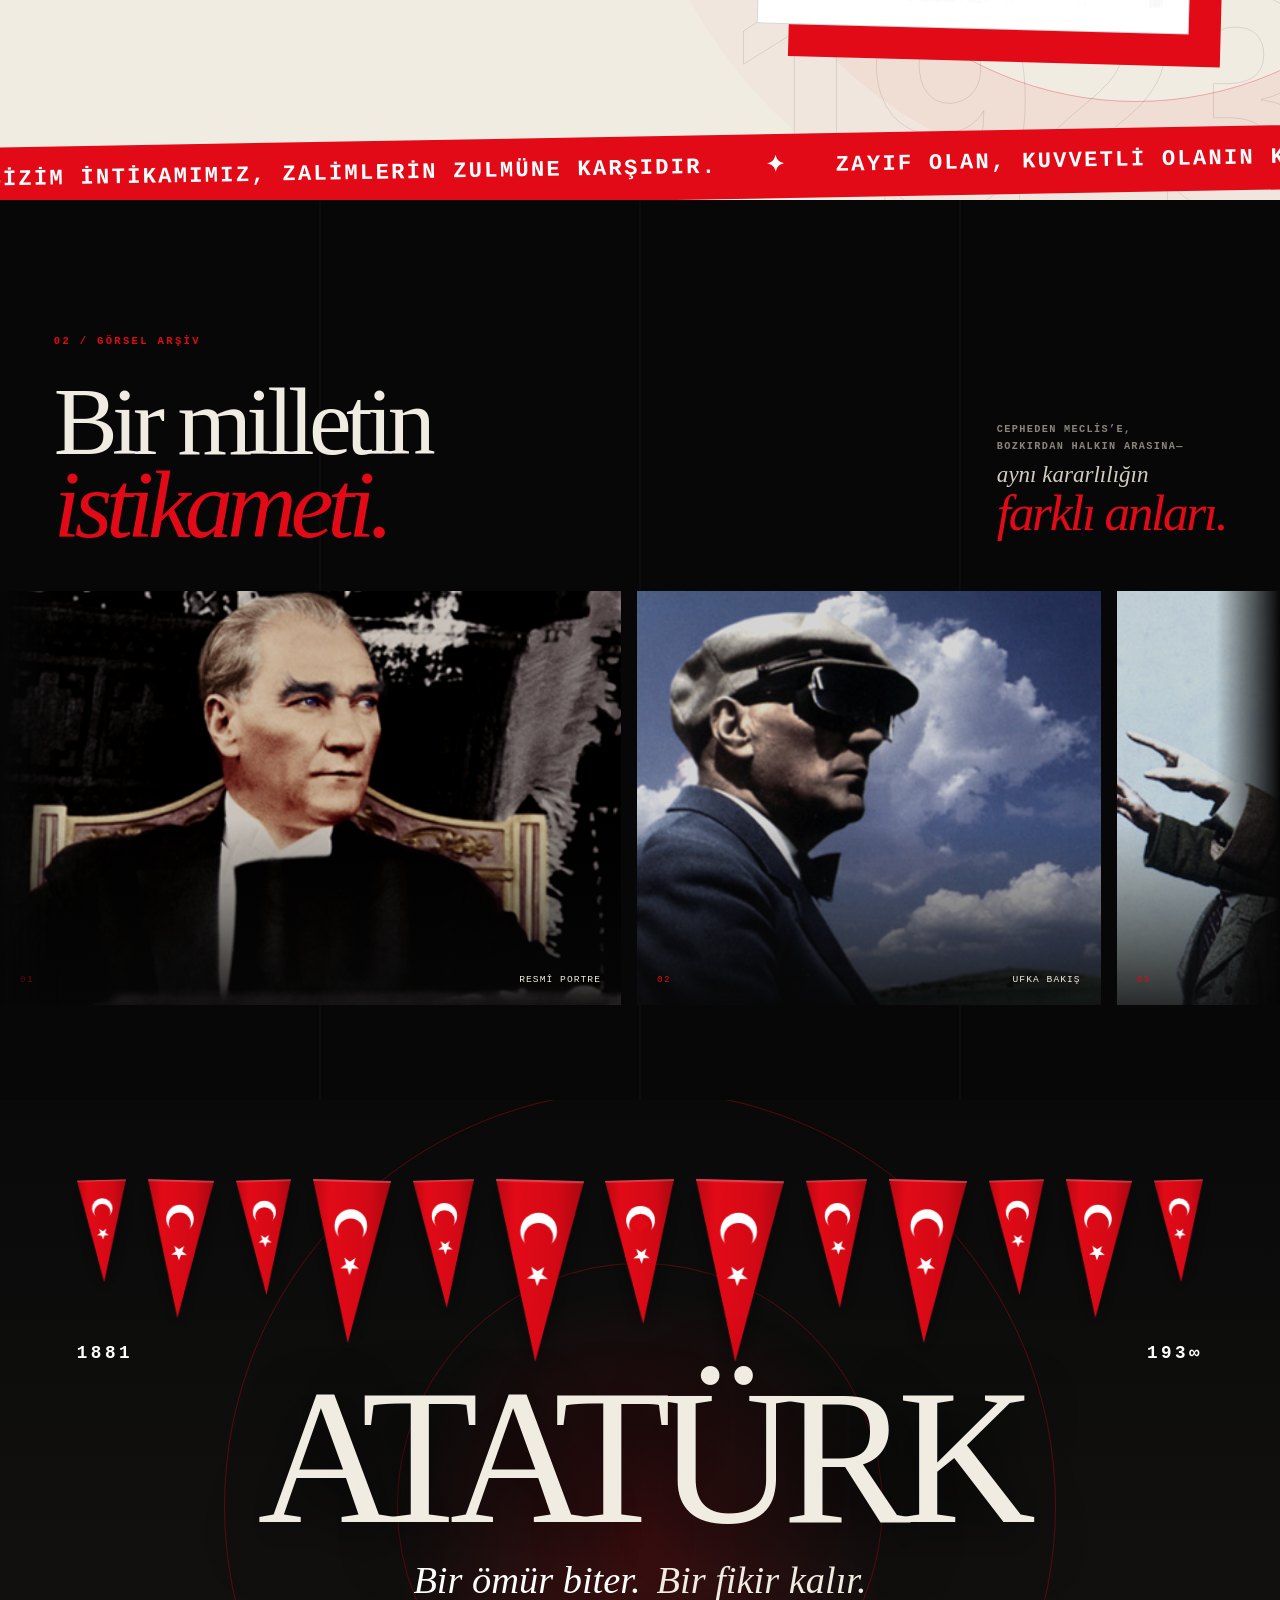
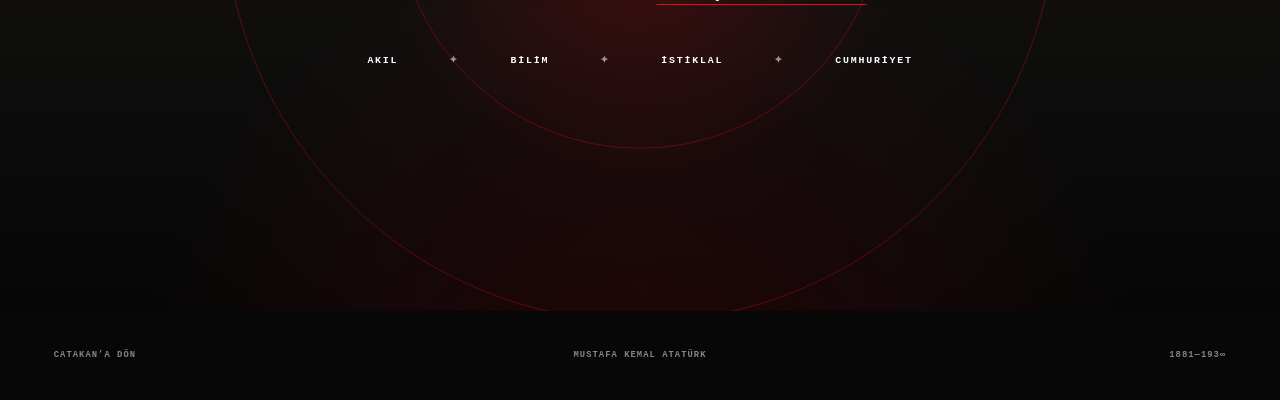
==== commit c8f448ab: "feat: add Cloudflare web analytics" ====
--- a/ataturk/index.html
+++ b/ataturk/index.html
@@ -410,5 +410,13 @@
       </figure>
       <button class="lightbox-nav lightbox-next" type="button" data-lightbox-next aria-label="Sonraki fotoğraf">→</button>
     </dialog>
+
+    <!-- Cloudflare Web Analytics -->
+    <script
+      type="module"
+      src="https://static.cloudflareinsights.com/beacon.min.js"
+      data-cf-beacon='{"token":"1abf451ab2354378adbcb99709777211"}'
+    ></script>
+    <!-- End Cloudflare Web Analytics -->
   </body>
 </html>
--- a/ataturk/ataturk.css
+++ b/ataturk/ataturk.css
@@ -892,12 +892,9 @@
 
 .ceremony-pennant {
   position: relative;
-  flex: 0 1 clamp(2.4rem, 4.4vw, 4.8rem);
-  height: var(--drop);
-  background:
-    linear-gradient(105deg, rgba(255, 255, 255, 0.16), transparent 28%),
-    linear-gradient(90deg, #a80711, var(--red) 48%, #b50812);
-  clip-path: polygon(0 0, 100% 0, 50% 100%);
+  flex: none;
+  width: calc(var(--drop) * 0.48rem);
+  height: calc(var(--drop) * 1rem);
   filter: drop-shadow(0 0.75rem 0.6rem rgba(0, 0, 0, 0.35));
   opacity: 0;
   transform: translateY(calc(-100% - 7rem)) rotate(var(--tilt)) scaleY(0.25);
@@ -912,48 +909,10 @@
   transform: translateY(0) rotate(var(--tilt)) scaleY(1);
 }
 
-.ceremony-pennant .flag-crescent {
-  top: 22%;
-  left: 50%;
-  width: 28%;
-}
-
-.ceremony-pennant .flag-star {
-  top: 41%;
-  left: 50%;
-  transform: translate(-50%, -50%) rotate(12deg);
-}
-
-.flag-crescent {
-  position: absolute;
-  top: 48%;
-  left: 35%;
-  width: 27%;
-  aspect-ratio: 1;
-  border-radius: 50%;
-  background: white;
-  transform: translate(-50%, -50%);
-}
-
-.flag-crescent::after {
-  position: absolute;
-  top: 8%;
-  left: 36%;
-  width: 92%;
-  aspect-ratio: 1;
-  border-radius: 50%;
-  background: #d10915;
-  content: "";
-}
-
-.flag-star {
-  position: absolute;
-  top: 48%;
-  left: 62%;
-  color: white;
-  font-size: clamp(0.42rem, 0.9vw, 0.85rem);
-  line-height: 1;
-  transform: translate(-50%, -50%) rotate(12deg);
+.ceremony-pennant img {
+  display: block;
+  width: 100%;
+  height: 100%;
 }
 
 .standard-field {
@@ -1022,13 +981,25 @@
   left: 50%;
   width: calc(clamp(5.2rem, 8.5vw, 9rem) * var(--flag-scale));
   aspect-ratio: 1.5;
-  background:
-    linear-gradient(105deg, rgba(255, 255, 255, 0.12), transparent 22%),
-    linear-gradient(90deg, #9f0710, var(--red) 48%, #b00812);
+  background: var(--red);
   box-shadow: 0 0.8rem 1.2rem rgba(0, 0, 0, 0.42);
   clip-path: polygon(0 0, 96% 2%, 100% 11%, 96% 24%, 100% 39%, 97% 53%, 100% 68%, 96% 84%, 100% 100%, 0 100%);
   transform-origin: left center;
   animation: standard-wave 3s ease-in-out var(--wave-delay) infinite;
+}
+
+.standard-flag::after {
+  position: absolute;
+  inset: 0;
+  background: linear-gradient(105deg, rgba(255, 255, 255, 0.14), transparent 24%, rgba(0, 0, 0, 0.1));
+  content: "";
+  pointer-events: none;
+}
+
+.standard-flag img {
+  display: block;
+  width: 100%;
+  height: 100%;
 }
 
 .standard-field-right .standard-flag {
@@ -1036,10 +1007,6 @@
   left: auto;
   transform-origin: right center;
   animation-name: standard-wave-right;
-}
-
-.standard-flag .flag-star {
-  font-size: calc(clamp(0.62rem, 1.15vw, 1.2rem) * var(--flag-scale));
 }
 
 .ataturk-closing-page {
@@ -1362,6 +1329,11 @@
     height: 4.6rem;
   }
 
+  .ceremony-pennant {
+    width: calc(var(--drop) * 0.58rem);
+    height: calc(var(--drop) * 1.2rem);
+  }
+
   .back-link {
     font-size: 0.7rem;
   }
@@ -1671,7 +1643,19 @@
   .pennant-curtain {
     right: 1.5rem;
     left: 1.5rem;
-    gap: 0.35rem;
+    gap: 0.25rem;
+  }
+
+  .ceremony-pennant {
+    width: calc(var(--drop) * 0.2rem);
+    height: calc(var(--drop) * 0.42rem);
+  }
+
+  .ceremony-pennant:nth-child(2),
+  .ceremony-pennant:nth-child(5),
+  .ceremony-pennant:nth-child(9),
+  .ceremony-pennant:nth-child(12) {
+    display: none;
   }
 
   .battle-standard {
